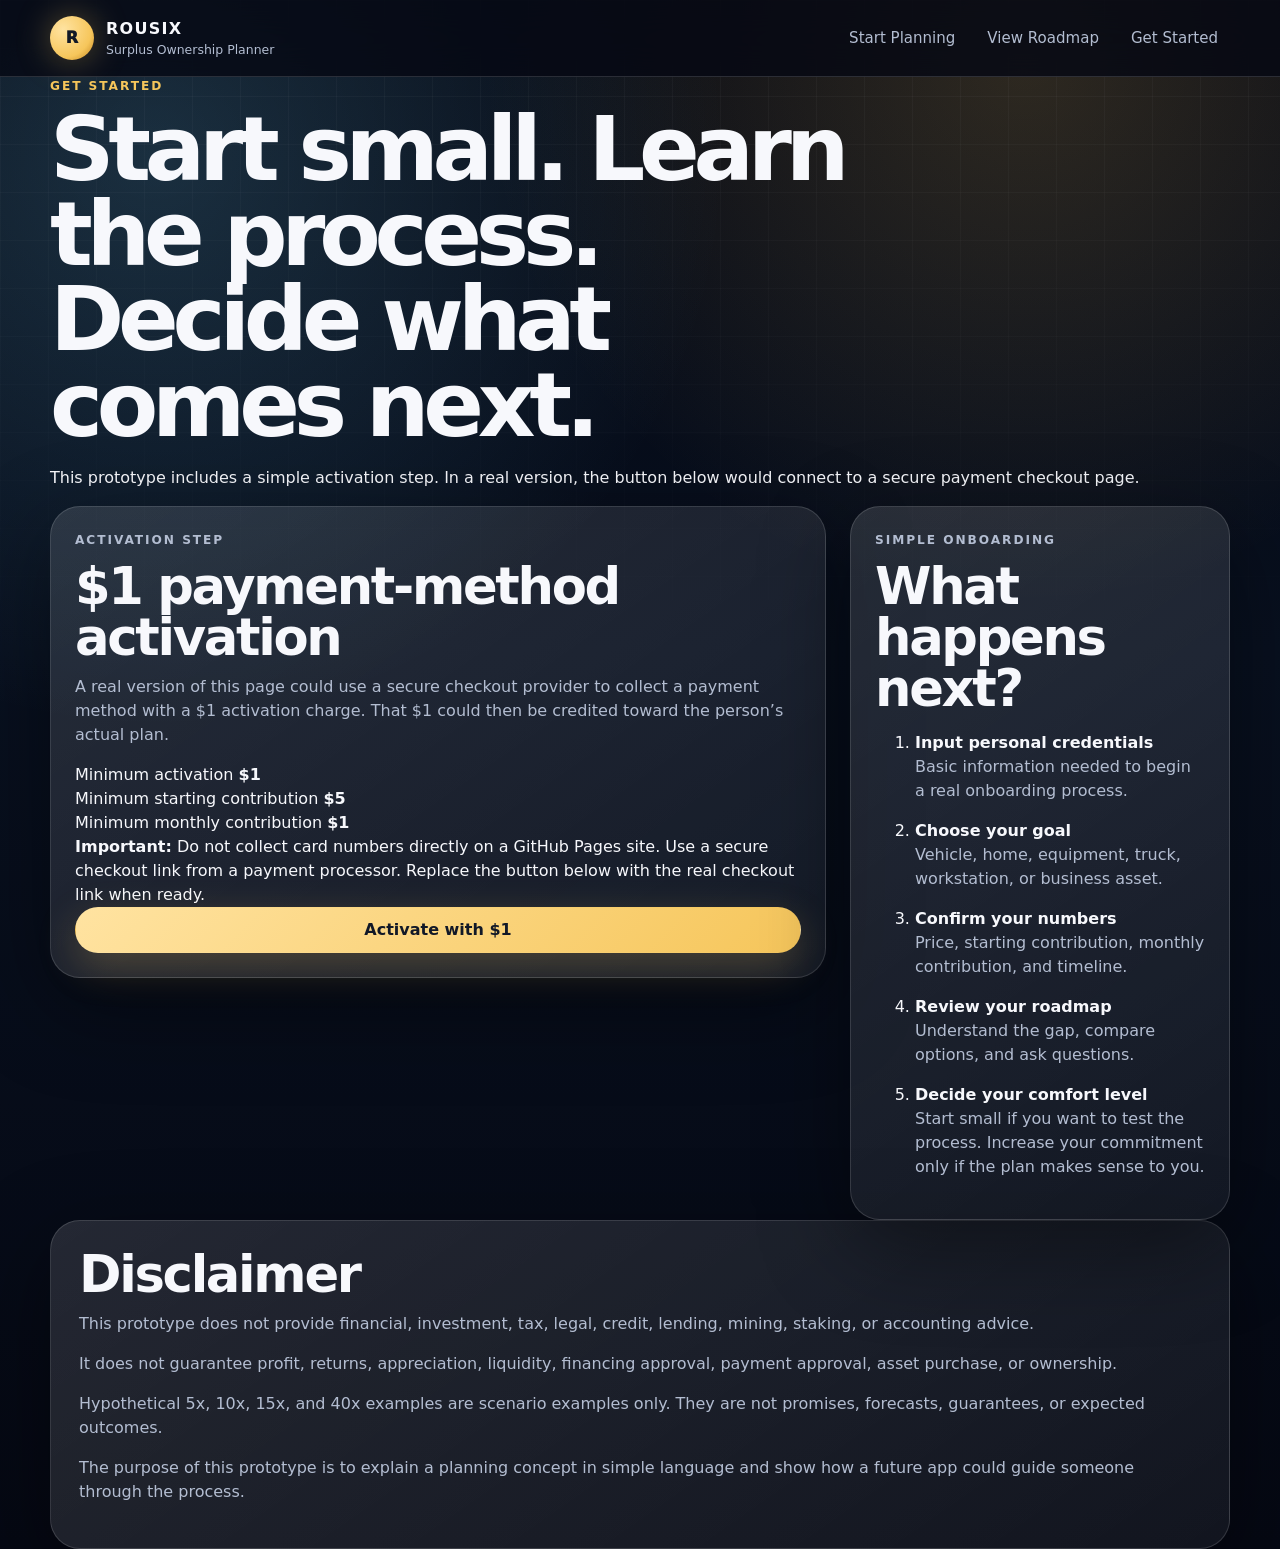
==== get-started.html @ 43a025f6 "Create get-started.html" ====
<!DOCTYPE html>
<html lang="en">
<head>
  <meta charset="UTF-8" />
  <meta name="viewport" content="width=device-width, initial-scale=1.0" />

  <title>Get Started | Rousix Surplus Ownership Planner</title>

  <link rel="stylesheet" href="styles.css" />
</head>

<body>
  <header class="site-header">
    <div class="shell header-inner">
      <a class="brand" href="index.html">
        <span class="brand-mark">R</span>
        <span class="brand-text">
          <strong>Rousix</strong>
          <small>Surplus Ownership Planner</small>
        </span>
      </a>

      <nav class="nav-links">
        <a href="planner.html">Start Planning</a>
        <a href="roadmap.html">View Roadmap</a>
        <a href="get-started.html">Get Started</a>
      </nav>
    </div>
  </header>

  <main>
    <section class="page-hero">
      <div class="shell">
        <p class="eyebrow">Get started</p>
        <h1>Start small. Learn the process. Decide what comes next.</h1>
        <p>
          This prototype includes a simple activation step. In a real version,
          the button below would connect to a secure payment checkout page.
        </p>
      </div>
    </section>

    <section class="section-block">
      <div class="shell start-grid">
        <section class="start-card">
          <p class="eyebrow">Activation step</p>
          <h2>$1 payment-method activation</h2>

          <p>
            A real version of this page could use a secure checkout provider to
            collect a payment method with a $1 activation charge. That $1 could
            then be credited toward the person’s actual plan.
          </p>

          <div class="minimum-list">
            <div>
              <span>Minimum activation</span>
              <strong>$1</strong>
            </div>

            <div>
              <span>Minimum starting contribution</span>
              <strong>$5</strong>
            </div>

            <div>
              <span>Minimum monthly contribution</span>
              <strong>$1</strong>
            </div>
          </div>

          <div class="important-card">
            <strong>Important:</strong>
            Do not collect card numbers directly on a GitHub Pages site. Use a
            secure checkout link from a payment processor. Replace the button
            below with the real checkout link when ready.
          </div>

          <a
            class="button button-primary full-button"
            href="#"
            onclick="alert('Replace this button with a secure checkout link when the payment account is ready.'); return false;"
          >
            Activate with $1
          </a>
        </section>

        <aside class="start-card">
          <p class="eyebrow">Simple onboarding</p>
          <h2>What happens next?</h2>

          <ol class="vertical-steps">
            <li>
              <strong>Input personal credentials</strong>
              <p>Basic information needed to begin a real onboarding process.</p>
            </li>

            <li>
              <strong>Choose your goal</strong>
              <p>Vehicle, home, equipment, truck, workstation, or business asset.</p>
            </li>

            <li>
              <strong>Confirm your numbers</strong>
              <p>Price, starting contribution, monthly contribution, and timeline.</p>
            </li>

            <li>
              <strong>Review your roadmap</strong>
              <p>Understand the gap, compare options, and ask questions.</p>
            </li>

            <li>
              <strong>Decide your comfort level</strong>
              <p>
                Start small if you want to test the process. Increase your
                commitment only if the plan makes sense to you.
              </p>
            </li>
          </ol>
        </aside>
      </div>
    </section>

    <section class="section-block">
      <div class="shell">
        <div class="disclaimer-card">
          <h2>Disclaimer</h2>

          <p>
            This prototype does not provide financial, investment, tax, legal,
            credit, lending, mining, staking, or accounting advice.
          </p>

          <p>
            It does not guarantee profit, returns, appreciation, liquidity,
            financing approval, payment approval, asset purchase, or ownership.
          </p>

          <p>
            Hypothetical 5x, 10x, 15x, and 40x examples are scenario examples
            only. They are not promises, forecasts, guarantees, or expected
            outcomes.
          </p>

          <p>
            The purpose of this prototype is to explain a planning concept in
            simple language and show how a future app could guide someone
            through the process.
          </p>
        </div>
      </div>
    </section>
  </main>
</body>
</html>
---- styles.css ----
:root {
  --bg: #050813;
  --bg-2: #08101f;
  --panel: rgba(255, 255, 255, 0.075);
  --panel-strong: rgba(255, 255, 255, 0.12);
  --text: #f7f8fc;
  --muted: #b3bdd1;
  --faint: #7c879d;
  --line: rgba(255, 255, 255, 0.14);
  --gold: #f6c65b;
  --gold-2: #ffe3a1;
  --blue: #78d9ff;
  --green: #8df5b6;
  --red: #ff9a9a;
  --shadow: 0 28px 90px rgba(0, 0, 0, 0.42);
  --radius-xl: 30px;
  --radius-lg: 22px;
  --radius-md: 16px;
  --radius-sm: 12px;
  --max: 1180px;
}

* {
  box-sizing: border-box;
}

html {
  scroll-behavior: smooth;
}

body {
  margin: 0;
  color: var(--text);
  background:
    radial-gradient(circle at 12% 10%, rgba(120, 217, 255, 0.18), transparent 32%),
    radial-gradient(circle at 80% 4%, rgba(246, 198, 91, 0.17), transparent 30%),
    linear-gradient(180deg, #050813 0%, #08101f 42%, #050813 100%);
  font-family:
    Inter,
    ui-sans-serif,
    system-ui,
    -apple-system,
    BlinkMacSystemFont,
    "Segoe UI",
    sans-serif;
  line-height: 1.5;
}

body::before {
  content: "";
  position: fixed;
  inset: 0;
  pointer-events: none;
  background-image:
    linear-gradient(rgba(255, 255, 255, 0.035) 1px, transparent 1px),
    linear-gradient(90deg, rgba(255, 255, 255, 0.035) 1px, transparent 1px);
  background-size: 48px 48px;
  mask-image: linear-gradient(to bottom, black, transparent 80%);
}

a {
  color: inherit;
  text-decoration: none;
}

button,
input,
select {
  font: inherit;
}

button {
  cursor: pointer;
}

.shell {
  width: min(var(--max), calc(100% - 36px));
  margin-inline: auto;
}

.site-header {
  position: sticky;
  top: 0;
  z-index: 20;
  backdrop-filter: blur(18px);
  background: rgba(5, 8, 19, 0.8);
  border-bottom: 1px solid var(--line);
}

.header-inner {
  min-height: 76px;
  display: flex;
  align-items: center;
  justify-content: space-between;
  gap: 22px;
}

.brand {
  display: inline-flex;
  align-items: center;
  gap: 12px;
}

.brand-mark {
  width: 44px;
  height: 44px;
  display: grid;
  place-items: center;
  border-radius: 50%;
  color: #111827;
  font-weight: 950;
  background:
    radial-gradient(circle at 30% 30%, var(--gold-2), var(--gold) 65%, #be7f1c);
  box-shadow: 0 0 34px rgba(246, 198, 91, 0.35);
}

.brand-text {
  display: grid;
}

.brand-text strong {
  font-size: 1rem;
  letter-spacing: 0.08em;
  text-transform: uppercase;
}

.brand-text small {
  color: var(--muted);
  font-size: 0.78rem;
}

.nav-links {
  display: flex;
  gap: 8px;
  align-items: center;
}

.nav-links a {
  padding: 10px 12px;
  color: var(--muted);
  border-radius: 999px;
  font-size: 0.94rem;
  transition: background 160ms ease, color 160ms ease;
}

.nav-links a:hover,
.nav-links a:focus {
  color: var(--text);
  background: rgba(255, 255, 255, 0.09);
}

.hero-section {
  padding: 82px 0 58px;
}

.hero-grid {
  display: grid;
  grid-template-columns: minmax(0, 1.08fr) minmax(320px, 0.92fr);
  gap: 34px;
  align-items: center;
}

.eyebrow,
.card-kicker {
  margin: 0 0 12px;
  color: var(--gold);
  text-transform: uppercase;
  letter-spacing: 0.16em;
  font-size: 0.76rem;
  font-weight: 850;
}

h1,
h2,
h3,
h4,
p {
  margin-top: 0;
}

h1 {
  max-width: 860px;
  margin-bottom: 18px;
  font-size: clamp(2.55rem, 7vw, 5.8rem);
  line-height: 0.95;
  letter-spacing: -0.07em;
}

h2 {
  margin-bottom: 12px;
  font-size: clamp(2rem, 4vw, 3.35rem);
  line-height: 1;
  letter-spacing: -0.045em;
}

h3 {
  margin-bottom: 10px;
  font-size: 1.2rem;
}

.hero-lede {
  max-width: 720px;
  color: var(--muted);
  font-size: 1.12rem;
}

.hero-actions,
.form-actions {
  display: flex;
  flex-wrap: wrap;
  gap: 12px;
  margin-top: 26px;
}

.button {
  min-height: 46px;
  display: inline-flex;
  align-items: center;
  justify-content: center;
  padding: 0 18px;
  border: 1px solid transparent;
  border-radius: 999px;
  font-weight: 850;
  transition:
    transform 160ms ease,
    background 160ms ease,
    border-color 160ms ease;
}

.button:hover,
.button:focus {
  transform: translateY(-1px);
}

.button-primary {
  color: #111827;
  background: linear-gradient(135deg, var(--gold-2), var(--gold));
  box-shadow: 0 14px 40px rgba(246, 198, 91, 0.24);
}

.button-secondary {
  color: var(--text);
  background: rgba(255, 255, 255, 0.08);
  border-color: var(--line);
}

.full-button {
  width: 100%;
}

.important-box,
.minimum-box {
  max-width: 760px;
  margin-top: 26px;
  padding: 16px 18px;
  color: var(--muted);
  border: 1px solid rgba(246, 198, 91, 0.28);
  border-radius: var(--radius-md);
  background: rgba(246, 198, 91, 0.07);
}

.important-box strong,
.minimum-box h4 {
  color: var(--text);
}

.hero-card,
.planner-card,
.results-card,
.disclaimer-card,
.start-card {
  border: 1px solid var(--line);
  background:
    linear-gradient(145deg, rgba(255, 255, 255, 0.12), rgba(255, 255, 255, 0.055));
  border-radius: var(--radius-xl);
  box-shadow: var(--shadow);
}

.hero-card {
  padding: 28px;
  position: relative;
  overflow: hidden;
}

.hero-card::before {
  content: "";
  position: absolute;
  width: 340px;
  height: 340px;
  top: -120px;
  right: -120px;
  border-radius: 50%;
  background: radial-gradient(circle, rgba(246, 198, 91, 0.25), transparent 68%);
}

.flow-list {
  position: relative;
  z-index: 1;
  display: grid;
  gap: 12px;
  padding: 0;
  margin: 0;
  list-style: none;
}

.flow-list li {
  display: grid;
  grid-template-columns: 46px 1fr;
  gap: 12px;
  padding: 16px;
  border: 1px solid var(--line);
  border-radius: var(--radius-md);
  background: rgba(3, 8, 20, 0.38);
}

.flow-list li span {
  width: 38px;
  height: 38px;
  display: grid;
  place-items: center;
  color: var(--blue);
  border-radius: 50%;
  background: rgba(120, 217, 255, 0.12);
  font-size: 0.78rem;
  font-weight: 950;
}

.flow-list li small {
  display: block;
  color: var(--muted);
}

.planner-section,
.compare-section,
.roadmap-section,
.start-section,
.concept-section,
.disclaimer-section {
  padding: 64px 0;
}

.section-heading {
  max-width: 820px;
  margin-bottom: 28px;
}

.section-heading p:not(.eyebrow) {
  color: var(--muted);
  font-size: 1.04rem;
}

.planner-grid {
  display: grid;
  grid-template-columns: minmax(320px, 0.82fr) minmax(0, 1.18fr);
  gap: 24px;
  align-items: start;
}

.planner-card,
.results-card {
  padding: 24px;
}

.planner-card {
  position: sticky;
  top: 98px;
}

.form-header {
  margin-bottom: 16px;
}

.form-header p {
  margin-bottom: 0;
  color: var(--muted);
}

.sample-row {
  display: grid;
  grid-template-columns: repeat(5, 1fr);
  gap: 8px;
  margin-bottom: 18px;
}

.sample-button {
  min-height: 38px;
  padding: 6px 10px;
  color: var(--text);
  border: 1px solid var(--line);
  border-radius: 999px;
  background: rgba(255, 255, 255, 0.06);
  font-size: 0.88rem;
  font-weight: 850;
}

.sample-button:hover,
.sample-button:focus {
  border-color: rgba(246, 198, 91, 0.35);
  background: rgba(246, 198, 91, 0.14);
}

.field-grid {
  display: grid;
  grid-template-columns: 1fr 1fr;
  gap: 12px;
}

.field {
  display: grid;
  gap: 7px;
  margin-bottom: 14px;
}

.field span {
  color: var(--muted);
  font-size: 0.88rem;
  font-weight: 850;
}

input,
select {
  width: 100%;
  min-height: 48px;
  padding: 0 13px;
  color: var(--text);
  outline: none;
  border: 1px solid var(--line);
  border-radius: var(--radius-sm);
  background: rgba(0, 0, 0, 0.26);
  transition:
    border-color 160ms ease,
    box-shadow 160ms ease,
    background 160ms ease;
}

select {
  color-scheme: dark;
}

input:focus,
select:focus {
  border-color: rgba(120, 217, 255, 0.72);
  box-shadow: 0 0 0 4px rgba(120, 217, 255, 0.14);
  background: rgba(0, 0, 0, 0.34);
}

.money-input {
  display: grid;
  grid-template-columns: 42px 1fr;
  align-items: center;
  overflow: hidden;
  border: 1px solid var(--line);
  border-radius: var(--radius-sm);
  background: rgba(0, 0, 0, 0.26);
}

.money-input span {
  height: 48px;
  display: grid;
  place-items: center;
  color: var(--gold);
  border-right: 1px solid var(--line);
  font-size: 1rem;
  font-weight: 950;
}

.money-input input {
  border: 0;
  border-radius: 0;
  background: transparent;
}

.toggle-card {
  margin: 4px 0 14px;
  padding: 16px;
  border: 1px solid var(--line);
  border-radius: var(--radius-md);
  background: rgba(255, 255, 255, 0.052);
}

.check-field {
  display: flex;
  gap: 10px;
  align-items: flex-start;
  font-weight: 850;
}

.check-field input {
  width: 18px;
  min-height: 18px;
  margin-top: 3px;
  accent-color: var(--gold);
}

.toggle-card p,
.minimum-box p {
  margin: 10px 0 0;
  color: var(--muted);
  font-size: 0.88rem;
}

.result-top {
  margin-bottom: 18px;
}

.result-top h3 {
  font-size: clamp(1.6rem, 3vw, 2.4rem);
  letter-spacing: -0.04em;
}

.result-top p:not(.eyebrow) {
  color: var(--muted);
}

.status-panel {
  margin-bottom: 12px;
  padding: 18px;
  border: 1px solid var(--line);
  border-radius: var(--radius-lg);
  background: rgba(255, 255, 255, 0.06);
}

.status-panel span {
  display: inline-flex;
  padding: 7px 10px;
  color: #07101f;
  border-radius: 999px;
  background: var(--green);
  font-size: 0.78rem;
  font-weight: 950;
  text-transform: uppercase;
  letter-spacing: 0.08em;
}

.status-panel.is-starter span {
  background: var(--gold);
}

.status-panel.is-gap span {
  color: #1d0c0c;
  background: var(--red);
}

.status-panel p {
  margin: 12px 0 0;
  color: var(--muted);
}

.meter-card {
  padding: 18px;
  margin-bottom: 18px;
  border: 1px solid var(--line);
  border-radius: var(--radius-lg);
  background: rgba(0, 0, 0, 0.2);
}

.meter-header {
  display: flex;
  justify-content: space-between;
  gap: 18px;
  margin-bottom: 10px;
  color: var(--muted);
  font-weight: 850;
}

.meter-header strong {
  color: var(--gold-2);
}

.meter-track {
  height: 14px;
  overflow: hidden;
  border-radius: 999px;
  background: rgba(255, 255, 255, 0.09);
}

.meter-fill {
  width: 0%;
  height: 100%;
  border-radius: inherit;
  background: linear-gradient(90deg, var(--blue), var(--gold));
  transition: width 260ms ease;
}

.meter-note {
  margin: 10px 0 0;
  color: var(--muted);
  font-size: 0.9rem;
}

.metric-grid {
  display: grid;
  grid-template-columns: repeat(2, 1fr);
  gap: 12px;
}

.metric-card,
.plain-card,
.option-card,
.roadmap-card,
.concept-card {
  border: 1px solid var(--line);
  border-radius: var(--radius-lg);
  background: rgba(255, 255, 255, 0.06);
}

.metric-card {
  padding: 18px;
}

.metric-card span {
  display: block;
  margin-bottom: 8px;
  color: var(--muted);
  font-size: 0.84rem;
  font-weight: 850;
}

.metric-card strong {
  display: block;
  font-size: clamp(1.35rem, 3vw, 2rem);
  letter-spacing: -0.045em;
}

.metric-card small {
  display: block;
  margin-top: 6px;
  color: var(--faint);
}

.plain-card {
  margin-top: 12px;
  padding: 18px;
}

.plain-card p {
  color: var(--muted);
  margin-bottom: 0;
}

.option-grid {
  display: grid;
  grid-template-columns: repeat(4, 1fr);
  gap: 14px;
}

.option-card {
  padding: 18px;
}

.option-card span {
  display: inline-flex;
  padding: 7px 10px;
  margin-bottom: 14px;
  border-radius: 999px;
  color: var(--blue);
  background: rgba(120, 217, 255, 0.1);
  font-size: 0.78rem;
  font-weight: 950;
}

.option-card strong {
  display: block;
  margin-bottom: 8px;
  font-size: 1.15rem;
}

.option-card p {
  color: var(--muted);
  margin-bottom: 0;
}

.roadmap-list {
  display: grid;
  gap: 14px;
}

.roadmap-card {
  display: grid;
  grid-template-columns: 150px 1fr;
  gap: 18px;
  padding: 20px;
}

.roadmap-time {
  color: var(--gold-2);
  font-weight: 950;
}

.roadmap-content h3 {
  margin-bottom: 8px;
}

.roadmap-content p {
  color: var(--muted);
  margin-bottom: 10px;
}

.roadmap-content p:last-child {
  margin-bottom: 0;
}

.start-grid {
  display: grid;
  grid-template-columns: minmax(0, 1fr) 380px;
  gap: 24px;
  align-items: start;
}

.start-grid p,
.simple-list {
  color: var(--muted);
}

.simple-list {
  padding-left: 20px;
}

.start-card {
  padding: 24px;
}

.start-card p {
  color: var(--muted);
}

.microcopy {
  margin: 12px 0 0;
  color: var(--faint);
  font-size: 0.88rem;
}

code {
  color: var(--gold-2);
}

.concept-grid {
  display: grid;
  grid-template-columns: repeat(4, 1fr);
  gap: 14px;
}

.concept-card {
  padding: 20px;
}

.concept-card span {
  width: 42px;
  height: 42px;
  display: inline-grid;
  place-items: center;
  margin-bottom: 18px;
  color: var(--blue);
  border-radius: 50%;
  background: rgba(120, 217, 255, 0.12);
  font-weight: 950;
}

.concept-card p {
  margin-bottom: 0;
  color: var(--muted);
}

.disclaimer-section {
  padding-bottom: 84px;
}

.disclaimer-card {
  padding: 28px;
}

.disclaimer-card p {
  color: var(--muted);
}

.site-footer {
  border-top: 1px solid var(--line);
  background: rgba(0, 0, 0, 0.26);
}

.footer-inner {
  display: flex;
  justify-content: space-between;
  gap: 18px;
  padding: 24px 0;
  color: var(--faint);
  font-size: 0.9rem;
}

.footer-inner p {
  margin: 0;
}

.toast {
  position: fixed;
  left: 50%;
  bottom: 24px;
  z-index: 40;
  padding: 12px 16px;
  color: #07101f;
  background: var(--green);
  border-radius: 999px;
  font-weight: 900;
  opacity: 0;
  pointer-events: none;
  transform: translate(-50%, 18px);
  transition:
    opacity 180ms ease,
    transform 180ms ease;
}

.toast.show {
  opacity: 1;
  transform: translate(-50%, 0);
}

@media (max-width: 1020px) {
  .hero-grid,
  .planner-grid,
  .start-grid {
    grid-template-columns: 1fr;
  }

  .planner-card {
    position: static;
  }

  .option-grid,
  .concept-grid {
    grid-template-columns: repeat(2, 1fr);
  }

  .nav-links {
    display: none;
  }
}

@media (max-width: 720px) {
  .shell {
    width: min(100% - 24px, var(--max));
  }

  .hero-section {
    padding-top: 48px;
  }

  .planner-section,
  .compare-section,
  .roadmap-section,
  .start-section,
  .concept-section,
  .disclaimer-section {
    padding: 46px 0;
  }

  .field-grid,
  .metric-grid,
  .sample-row,
  .option-grid,
  .concept-grid {
    grid-template-columns: 1fr;
  }

  .roadmap-card {
    grid-template-columns: 1fr;
  }

  .header-inner {
    min-height: 68px;
  }

  .brand-text small {
    display: none;
  }

  .planner-card,
  .results-card,
  .disclaimer-card,
  .start-card,
  .hero-card {
    padding: 18px;
    border-radius: 22px;
  }

  h1 {
    letter-spacing: -0.055em;
  }
}

@media print {
  body {
    color: #111827;
    background: #ffffff;
  }

  body::before,
  .site-header,
  .hero-section,
  .planner-card,
  .start-section,
  .site-footer,
  .toast {
    display: none !important;
  }

  .planner-section,
  .compare-section,
  .roadmap-section,
  .concept-section,
  .disclaimer-section {
    padding: 0;
  }

  .shell {
    width: 100%;
  }

  .planner-grid {
    display: block;
  }

  .results-card,
  .metric-card,
  .plain-card,
  .option-card,
  .roadmap-card,
  .concept-card,
  .disclaimer-card,
  .status-panel {
    box-shadow: none;
    color: #111827;
    background: #ffffff;
    border-color: #d5d8df;
  }

  .results-card {
    border: 0;
  }

  .eyebrow,
  .meter-header strong,
  .roadmap-time {
    color: #8a6500;
  }

  .metric-card span,
  .metric-card small,
  .result-top p,
  .status-panel p,
  .plain-card p,
  .option-card p,
  .roadmap-content p,
  .concept-card p,
  .disclaimer-card p {
    color: #374151;
  }

  .meter-fill {
    background: #111827;
  }
}
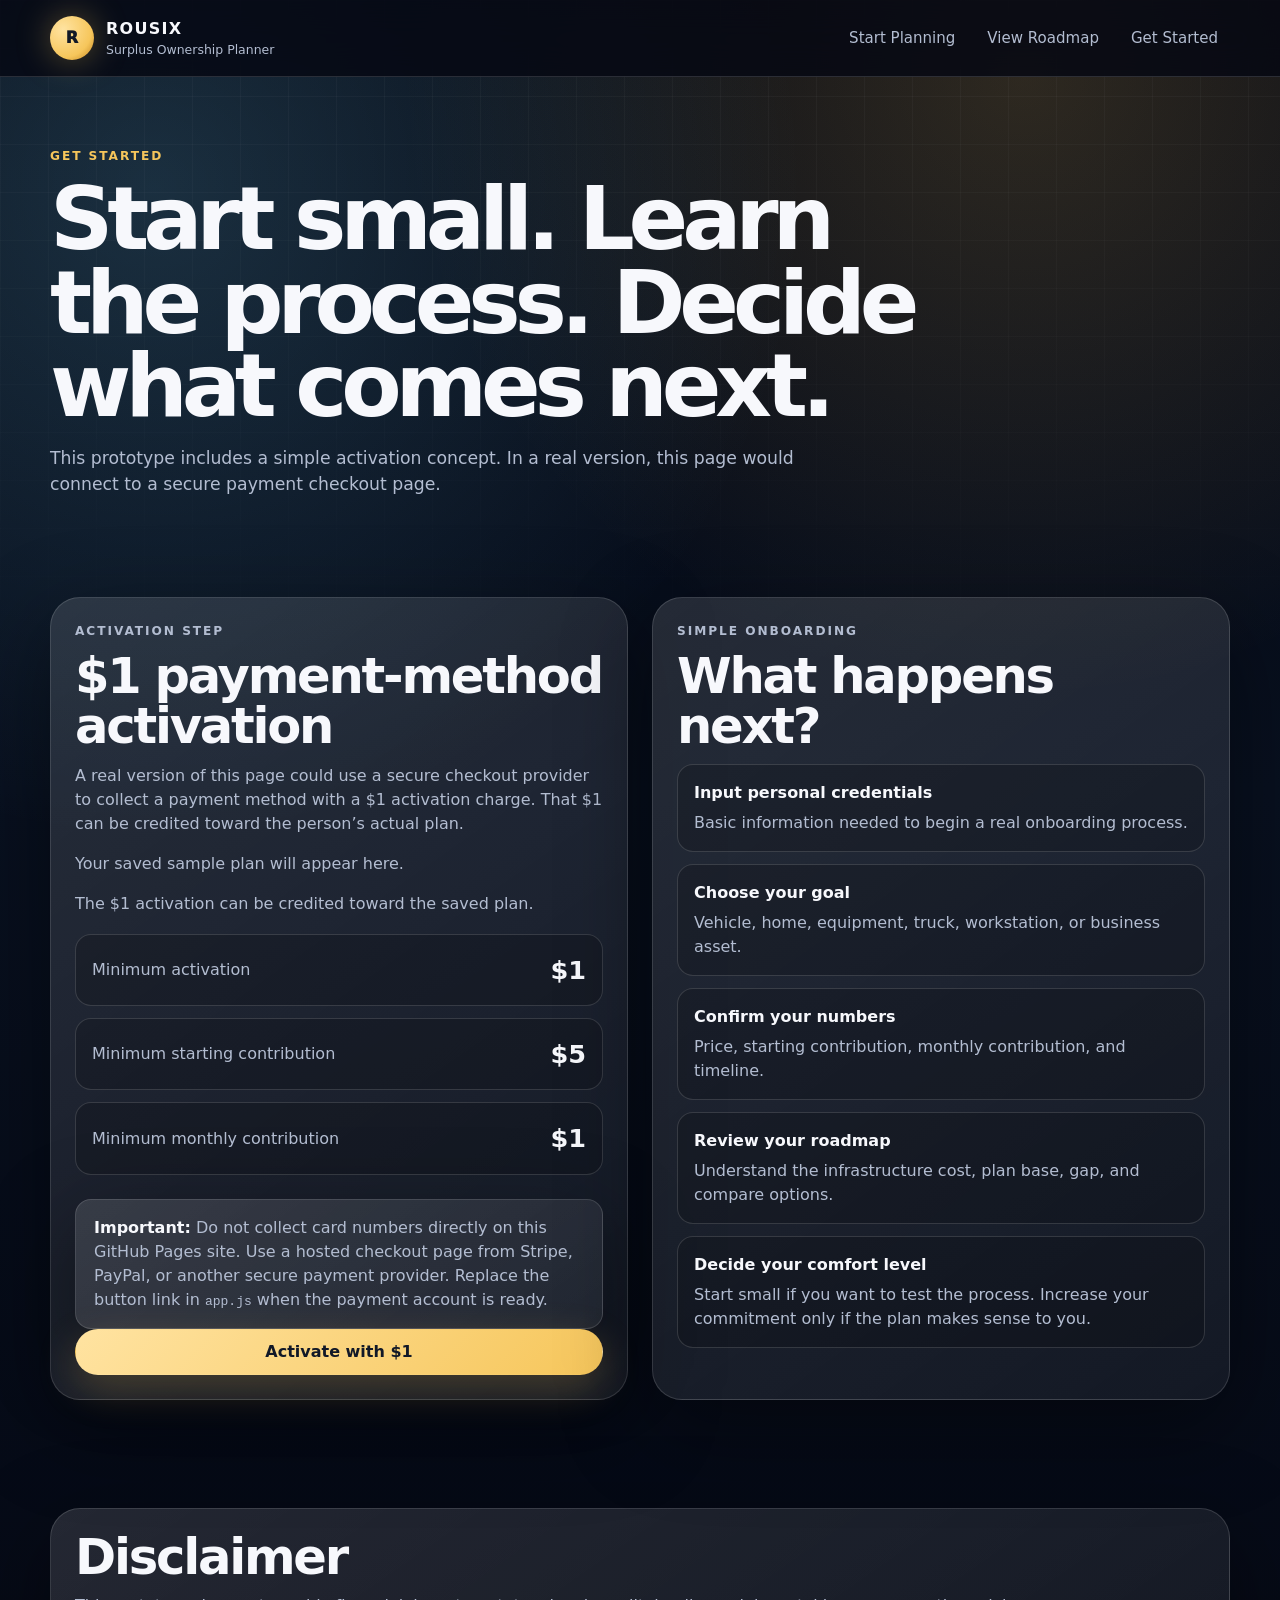
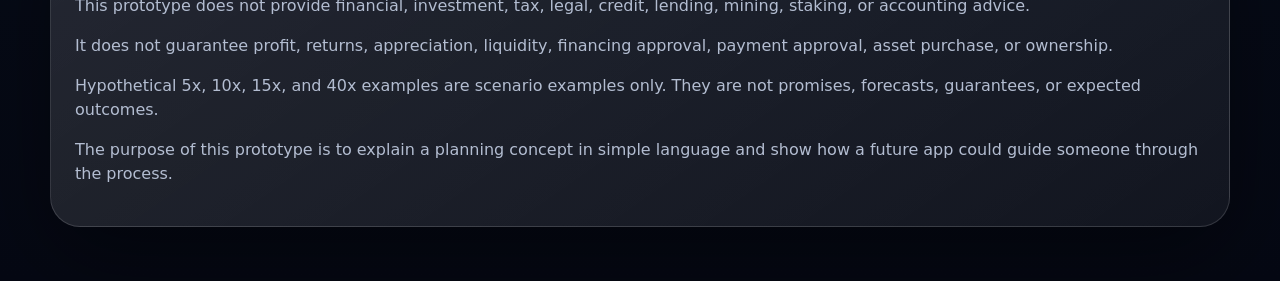
==== commit 97f3ed06: "Update get-started.html" ====
--- a/get-started.html
+++ b/get-started.html
@@ -20,7 +20,7 @@
         </span>
       </a>
 
-      <nav class="nav-links">
+      <nav class="nav-links" aria-label="Primary navigation">
         <a href="planner.html">Start Planning</a>
         <a href="roadmap.html">View Roadmap</a>
         <a href="get-started.html">Get Started</a>
@@ -32,10 +32,12 @@
     <section class="page-hero">
       <div class="shell">
         <p class="eyebrow">Get started</p>
+
         <h1>Start small. Learn the process. Decide what comes next.</h1>
+
         <p>
-          This prototype includes a simple activation step. In a real version,
-          the button below would connect to a secure payment checkout page.
+          This prototype includes a simple activation concept. In a real version,
+          this page would connect to a secure payment checkout page.
         </p>
       </div>
     </section>
@@ -44,12 +46,19 @@
       <div class="shell start-grid">
         <section class="start-card">
           <p class="eyebrow">Activation step</p>
+
           <h2>$1 payment-method activation</h2>
 
           <p>
             A real version of this page could use a secure checkout provider to
-            collect a payment method with a $1 activation charge. That $1 could
-            then be credited toward the person’s actual plan.
+            collect a payment method with a $1 activation charge. That $1 can be
+            credited toward the person’s actual plan.
+          </p>
+
+          <p id="activationPlanSummary">Your saved sample plan will appear here.</p>
+
+          <p id="activationCreditText">
+            The $1 activation can be credited toward the saved plan.
           </p>
 
           <div class="minimum-list">
@@ -71,22 +80,20 @@
 
           <div class="important-card">
             <strong>Important:</strong>
-            Do not collect card numbers directly on a GitHub Pages site. Use a
-            secure checkout link from a payment processor. Replace the button
-            below with the real checkout link when ready.
+            Do not collect card numbers directly on this GitHub Pages site. Use
+            a hosted checkout page from Stripe, PayPal, or another secure payment
+            provider. Replace the button link in <code>app.js</code> when the
+            payment account is ready.
           </div>
 
-          <a
-            class="button button-primary full-button"
-            href="#"
-            onclick="alert('Replace this button with a secure checkout link when the payment account is ready.'); return false;"
-          >
+          <a id="activationButton" class="button button-primary full-button" href="#">
             Activate with $1
           </a>
         </section>
 
         <aside class="start-card">
           <p class="eyebrow">Simple onboarding</p>
+
           <h2>What happens next?</h2>
 
           <ol class="vertical-steps">
@@ -107,7 +114,10 @@
 
             <li>
               <strong>Review your roadmap</strong>
-              <p>Understand the gap, compare options, and ask questions.</p>
+              <p>
+                Understand the infrastructure cost, plan base, gap, and compare
+                options.
+              </p>
             </li>
 
             <li>
@@ -145,12 +155,14 @@
 
           <p>
             The purpose of this prototype is to explain a planning concept in
-            simple language and show how a future app could guide someone
-            through the process.
+            simple language and show how a future app could guide someone through
+            the process.
           </p>
         </div>
       </div>
     </section>
   </main>
+
+  <script src="app.js"></script>
 </body>
 </html>
--- a/styles.css
+++ b/styles.css
@@ -5,7 +5,7 @@
   --panel-strong: rgba(255, 255, 255, 0.12);
   --text: #f7f8fc;
   --muted: #b3bdd1;
-  --faint: #7c879d;
+  --faint: #78849c;
   --line: rgba(255, 255, 255, 0.14);
   --gold: #f6c65b;
   --gold-2: #ffe3a1;
@@ -83,7 +83,7 @@
   top: 0;
   z-index: 20;
   backdrop-filter: blur(18px);
-  background: rgba(5, 8, 19, 0.8);
+  background: rgba(5, 8, 19, 0.82);
   border-bottom: 1px solid var(--line);
 }
 
@@ -106,8 +106,8 @@
   height: 44px;
   display: grid;
   place-items: center;
+  color: #111827;
   border-radius: 50%;
-  color: #111827;
   font-weight: 950;
   background:
     radial-gradient(circle at 30% 30%, var(--gold-2), var(--gold) 65%, #be7f1c);
@@ -140,7 +140,6 @@
   color: var(--muted);
   border-radius: 999px;
   font-size: 0.94rem;
-  transition: background 160ms ease, color 160ms ease;
 }
 
 .nav-links a:hover,
@@ -155,13 +154,22 @@
 
 .hero-grid {
   display: grid;
-  grid-template-columns: minmax(0, 1.08fr) minmax(320px, 0.92fr);
+  grid-template-columns: minmax(0, 1.05fr) minmax(320px, 0.95fr);
   gap: 34px;
   align-items: center;
 }
 
-.eyebrow,
-.card-kicker {
+.page-hero {
+  padding: 70px 0 28px;
+}
+
+.page-hero p:not(.eyebrow) {
+  max-width: 780px;
+  color: var(--muted);
+  font-size: 1.08rem;
+}
+
+.eyebrow {
   margin: 0 0 12px;
   color: var(--gold);
   text-transform: uppercase;
@@ -173,39 +181,39 @@
 h1,
 h2,
 h3,
-h4,
 p {
   margin-top: 0;
 }
 
 h1 {
-  max-width: 860px;
+  max-width: 900px;
   margin-bottom: 18px;
-  font-size: clamp(2.55rem, 7vw, 5.8rem);
+  font-size: clamp(2.5rem, 7vw, 5.5rem);
   line-height: 0.95;
   letter-spacing: -0.07em;
 }
 
 h2 {
   margin-bottom: 12px;
-  font-size: clamp(2rem, 4vw, 3.35rem);
+  font-size: clamp(1.8rem, 4vw, 3.1rem);
   line-height: 1;
   letter-spacing: -0.045em;
 }
 
 h3 {
   margin-bottom: 10px;
-  font-size: 1.2rem;
+  font-size: 1.16rem;
 }
 
 .hero-lede {
-  max-width: 720px;
+  max-width: 740px;
   color: var(--muted);
   font-size: 1.12rem;
 }
 
 .hero-actions,
-.form-actions {
+.form-actions,
+.button-row {
   display: flex;
   flex-wrap: wrap;
   gap: 12px;
@@ -248,27 +256,20 @@
   width: 100%;
 }
 
-.important-box,
-.minimum-box {
-  max-width: 760px;
-  margin-top: 26px;
-  padding: 16px 18px;
-  color: var(--muted);
-  border: 1px solid rgba(246, 198, 91, 0.28);
-  border-radius: var(--radius-md);
-  background: rgba(246, 198, 91, 0.07);
-}
-
-.important-box strong,
-.minimum-box h4 {
-  color: var(--text);
-}
-
-.hero-card,
+.important-card,
+.path-card,
 .planner-card,
 .results-card,
+.concept-card,
+.cta-panel,
+.summary-sidebar,
+.stage-card,
+.explanation-panel,
+.start-card,
 .disclaimer-card,
-.start-card {
+.scenario-panel,
+.scenario-card,
+.minimum-box {
   border: 1px solid var(--line);
   background:
     linear-gradient(145deg, rgba(255, 255, 255, 0.12), rgba(255, 255, 255, 0.055));
@@ -276,26 +277,36 @@
   box-shadow: var(--shadow);
 }
 
-.hero-card {
+.important-card {
+  max-width: 780px;
+  margin: 24px 0 0;
+  padding: 16px 18px;
+  color: var(--muted);
+  border-radius: var(--radius-md);
+}
+
+.important-card strong {
+  color: var(--text);
+}
+
+.path-card {
   padding: 28px;
-  position: relative;
-  overflow: hidden;
-}
-
-.hero-card::before {
-  content: "";
-  position: absolute;
-  width: 340px;
-  height: 340px;
-  top: -120px;
-  right: -120px;
-  border-radius: 50%;
-  background: radial-gradient(circle, rgba(246, 198, 91, 0.25), transparent 68%);
-}
-
-.flow-list {
-  position: relative;
-  z-index: 1;
+}
+
+.path-label {
+  display: inline-flex;
+  margin-bottom: 18px;
+  padding: 8px 12px;
+  color: var(--gold-2);
+  border: 1px solid rgba(246, 198, 91, 0.3);
+  border-radius: 999px;
+  background: rgba(246, 198, 91, 0.08);
+  font-size: 0.84rem;
+  font-weight: 850;
+}
+
+.simple-flow,
+.vertical-steps {
   display: grid;
   gap: 12px;
   padding: 0;
@@ -303,7 +314,7 @@
   list-style: none;
 }
 
-.flow-list li {
+.simple-flow li {
   display: grid;
   grid-template-columns: 46px 1fr;
   gap: 12px;
@@ -313,7 +324,9 @@
   background: rgba(3, 8, 20, 0.38);
 }
 
-.flow-list li span {
+.simple-flow li span,
+.concept-card span,
+.stage-number {
   width: 38px;
   height: 38px;
   display: grid;
@@ -321,22 +334,26 @@
   color: var(--blue);
   border-radius: 50%;
   background: rgba(120, 217, 255, 0.12);
-  font-size: 0.78rem;
   font-weight: 950;
 }
 
-.flow-list li small {
-  display: block;
-  color: var(--muted);
-}
-
+.simple-flow p,
+.concept-card p,
+.stage-card p,
+.start-card p,
+.disclaimer-card p,
+.explanation-panel p {
+  color: var(--muted);
+}
+
+.simple-flow p {
+  margin: 4px 0 0;
+}
+
+.section-block,
 .planner-section,
-.compare-section,
-.roadmap-section,
-.start-section,
-.concept-section,
-.disclaimer-section {
-  padding: 64px 0;
+.roadmap-section {
+  padding: 54px 0;
 }
 
 .section-heading {
@@ -349,6 +366,34 @@
   font-size: 1.04rem;
 }
 
+.concept-grid {
+  display: grid;
+  grid-template-columns: repeat(4, 1fr);
+  gap: 14px;
+}
+
+.concept-card {
+  padding: 20px;
+  border-radius: var(--radius-lg);
+}
+
+.concept-card span {
+  margin-bottom: 18px;
+}
+
+.cta-panel {
+  display: flex;
+  justify-content: space-between;
+  align-items: center;
+  gap: 22px;
+  padding: 28px;
+}
+
+.cta-panel p {
+  max-width: 650px;
+  color: var(--muted);
+}
+
 .planner-grid {
   display: grid;
   grid-template-columns: minmax(320px, 0.82fr) minmax(0, 1.18fr);
@@ -357,7 +402,11 @@
 }
 
 .planner-card,
-.results-card {
+.results-card,
+.summary-sidebar,
+.explanation-panel,
+.start-card,
+.disclaimer-card {
   padding: 24px;
 }
 
@@ -366,18 +415,13 @@
   top: 98px;
 }
 
-.form-header {
-  margin-bottom: 16px;
-}
-
 .form-header p {
-  margin-bottom: 0;
   color: var(--muted);
 }
 
 .sample-row {
   display: grid;
-  grid-template-columns: repeat(5, 1fr);
+  grid-template-columns: repeat(4, 1fr);
   gap: 8px;
   margin-bottom: 18px;
 }
@@ -427,10 +471,6 @@
   border: 1px solid var(--line);
   border-radius: var(--radius-sm);
   background: rgba(0, 0, 0, 0.26);
-  transition:
-    border-color 160ms ease,
-    box-shadow 160ms ease,
-    background 160ms ease;
 }
 
 select {
@@ -441,13 +481,11 @@
 select:focus {
   border-color: rgba(120, 217, 255, 0.72);
   box-shadow: 0 0 0 4px rgba(120, 217, 255, 0.14);
-  background: rgba(0, 0, 0, 0.34);
 }
 
 .money-input {
   display: grid;
   grid-template-columns: 42px 1fr;
-  align-items: center;
   overflow: hidden;
   border: 1px solid var(--line);
   border-radius: var(--radius-sm);
@@ -460,7 +498,6 @@
   place-items: center;
   color: var(--gold);
   border-right: 1px solid var(--line);
-  font-size: 1rem;
   font-weight: 950;
 }
 
@@ -470,142 +507,30 @@
   background: transparent;
 }
 
-.toggle-card {
-  margin: 4px 0 14px;
+.minimum-box {
+  margin-top: 6px;
   padding: 16px;
-  border: 1px solid var(--line);
   border-radius: var(--radius-md);
-  background: rgba(255, 255, 255, 0.052);
-}
-
-.check-field {
-  display: flex;
-  gap: 10px;
-  align-items: flex-start;
-  font-weight: 850;
-}
-
-.check-field input {
-  width: 18px;
-  min-height: 18px;
-  margin-top: 3px;
-  accent-color: var(--gold);
-}
-
-.toggle-card p,
+}
+
 .minimum-box p {
-  margin: 10px 0 0;
-  color: var(--muted);
-  font-size: 0.88rem;
-}
-
-.result-top {
-  margin-bottom: 18px;
-}
-
-.result-top h3 {
-  font-size: clamp(1.6rem, 3vw, 2.4rem);
-  letter-spacing: -0.04em;
-}
-
-.result-top p:not(.eyebrow) {
-  color: var(--muted);
-}
-
-.status-panel {
-  margin-bottom: 12px;
+  margin-bottom: 0;
+  color: var(--muted);
+  font-size: 0.92rem;
+}
+
+.metric-grid {
+  display: grid;
+  grid-template-columns: repeat(2, 1fr);
+  gap: 12px;
+  margin: 18px 0;
+}
+
+.metric-card {
   padding: 18px;
   border: 1px solid var(--line);
   border-radius: var(--radius-lg);
   background: rgba(255, 255, 255, 0.06);
-}
-
-.status-panel span {
-  display: inline-flex;
-  padding: 7px 10px;
-  color: #07101f;
-  border-radius: 999px;
-  background: var(--green);
-  font-size: 0.78rem;
-  font-weight: 950;
-  text-transform: uppercase;
-  letter-spacing: 0.08em;
-}
-
-.status-panel.is-starter span {
-  background: var(--gold);
-}
-
-.status-panel.is-gap span {
-  color: #1d0c0c;
-  background: var(--red);
-}
-
-.status-panel p {
-  margin: 12px 0 0;
-  color: var(--muted);
-}
-
-.meter-card {
-  padding: 18px;
-  margin-bottom: 18px;
-  border: 1px solid var(--line);
-  border-radius: var(--radius-lg);
-  background: rgba(0, 0, 0, 0.2);
-}
-
-.meter-header {
-  display: flex;
-  justify-content: space-between;
-  gap: 18px;
-  margin-bottom: 10px;
-  color: var(--muted);
-  font-weight: 850;
-}
-
-.meter-header strong {
-  color: var(--gold-2);
-}
-
-.meter-track {
-  height: 14px;
-  overflow: hidden;
-  border-radius: 999px;
-  background: rgba(255, 255, 255, 0.09);
-}
-
-.meter-fill {
-  width: 0%;
-  height: 100%;
-  border-radius: inherit;
-  background: linear-gradient(90deg, var(--blue), var(--gold));
-  transition: width 260ms ease;
-}
-
-.meter-note {
-  margin: 10px 0 0;
-  color: var(--muted);
-  font-size: 0.9rem;
-}
-
-.metric-grid {
-  display: grid;
-  grid-template-columns: repeat(2, 1fr);
-  gap: 12px;
-}
-
-.metric-card,
-.plain-card,
-.option-card,
-.roadmap-card,
-.concept-card {
-  border: 1px solid var(--line);
-  border-radius: var(--radius-lg);
-  background: rgba(255, 255, 255, 0.06);
-}
-
-.metric-card {
-  padding: 18px;
 }
 
 .metric-card span {
@@ -628,149 +553,140 @@
   color: var(--faint);
 }
 
-.plain-card {
+.scenario-panel,
+.scenario-card {
+  padding: 18px;
+  border-radius: var(--radius-lg);
   margin-top: 12px;
-  padding: 18px;
-}
-
-.plain-card p {
-  color: var(--muted);
-  margin-bottom: 0;
-}
-
-.option-grid {
-  display: grid;
-  grid-template-columns: repeat(4, 1fr);
-  gap: 14px;
-}
-
-.option-card {
-  padding: 18px;
-}
-
-.option-card span {
-  display: inline-flex;
-  padding: 7px 10px;
-  margin-bottom: 14px;
-  border-radius: 999px;
-  color: var(--blue);
-  background: rgba(120, 217, 255, 0.1);
-  font-size: 0.78rem;
-  font-weight: 950;
-}
-
-.option-card strong {
-  display: block;
-  margin-bottom: 8px;
-  font-size: 1.15rem;
-}
-
-.option-card p {
-  color: var(--muted);
-  margin-bottom: 0;
-}
-
-.roadmap-list {
-  display: grid;
-  gap: 14px;
-}
-
-.roadmap-card {
-  display: grid;
-  grid-template-columns: 150px 1fr;
-  gap: 18px;
-  padding: 20px;
-}
-
-.roadmap-time {
-  color: var(--gold-2);
-  font-weight: 950;
-}
-
-.roadmap-content h3 {
-  margin-bottom: 8px;
-}
-
-.roadmap-content p {
-  color: var(--muted);
-  margin-bottom: 10px;
-}
-
-.roadmap-content p:last-child {
-  margin-bottom: 0;
-}
-
-.start-grid {
-  display: grid;
-  grid-template-columns: minmax(0, 1fr) 380px;
+  box-shadow: none;
+}
+
+.scenario-grid {
+  display: grid;
+  grid-template-columns: 1fr 1fr;
+  gap: 12px;
+}
+
+.scenario-card p,
+.scenario-panel p {
+  color: var(--muted);
+}
+
+.roadmap-layout {
+  display: grid;
+  grid-template-columns: 340px minmax(0, 1fr);
   gap: 24px;
   align-items: start;
 }
 
-.start-grid p,
-.simple-list {
-  color: var(--muted);
-}
-
-.simple-list {
-  padding-left: 20px;
-}
-
-.start-card {
-  padding: 24px;
-}
-
-.start-card p {
-  color: var(--muted);
-}
-
-.microcopy {
-  margin: 12px 0 0;
-  color: var(--faint);
-  font-size: 0.88rem;
-}
-
-code {
+.summary-sidebar {
+  position: sticky;
+  top: 98px;
+}
+
+.mini-metrics {
+  display: grid;
+  gap: 10px;
+  margin: 18px 0;
+}
+
+.mini-metrics div {
+  display: flex;
+  justify-content: space-between;
+  gap: 16px;
+  padding: 13px 0;
+  border-bottom: 1px solid var(--line);
+}
+
+.mini-metrics span {
+  color: var(--muted);
+}
+
+.stage-stack {
+  display: grid;
+  gap: 14px;
+}
+
+.stage-card {
+  position: relative;
+  padding: 22px 22px 22px 76px;
+  border-radius: var(--radius-lg);
+}
+
+.stage-number {
+  position: absolute;
+  left: 22px;
+  top: 22px;
+}
+
+.explanation-panel {
+  margin-top: 18px;
+}
+
+.layman-text {
+  display: grid;
+  gap: 14px;
+}
+
+.layman-text article {
+  padding: 16px;
+  border: 1px solid var(--line);
+  border-radius: var(--radius-md);
+  background: rgba(0, 0, 0, 0.18);
+}
+
+.layman-text h3 {
   color: var(--gold-2);
 }
 
-.concept-grid {
-  display: grid;
-  grid-template-columns: repeat(4, 1fr);
-  gap: 14px;
-}
-
-.concept-card {
-  padding: 20px;
-}
-
-.concept-card span {
-  width: 42px;
-  height: 42px;
-  display: inline-grid;
-  place-items: center;
-  margin-bottom: 18px;
-  color: var(--blue);
-  border-radius: 50%;
-  background: rgba(120, 217, 255, 0.12);
-  font-weight: 950;
-}
-
-.concept-card p {
-  margin-bottom: 0;
-  color: var(--muted);
-}
-
-.disclaimer-section {
-  padding-bottom: 84px;
-}
-
-.disclaimer-card {
-  padding: 28px;
-}
-
-.disclaimer-card p {
-  color: var(--muted);
+.network-note {
+  margin-top: 18px;
+  padding: 18px;
+  border: 1px solid var(--line);
+  border-radius: var(--radius-lg);
+  background: rgba(255, 255, 255, 0.055);
+}
+
+.start-grid {
+  display: grid;
+  grid-template-columns: 1fr 1fr;
+  gap: 24px;
+}
+
+.minimum-list {
+  display: grid;
+  gap: 12px;
+  margin: 18px 0;
+}
+
+.minimum-list div {
+  display: flex;
+  align-items: center;
+  justify-content: space-between;
+  gap: 16px;
+  padding: 16px;
+  border: 1px solid var(--line);
+  border-radius: var(--radius-md);
+  background: rgba(0, 0, 0, 0.18);
+}
+
+.minimum-list span {
+  color: var(--muted);
+}
+
+.minimum-list strong {
+  font-size: 1.6rem;
+}
+
+.vertical-steps li {
+  padding: 16px;
+  border: 1px solid var(--line);
+  border-radius: var(--radius-md);
+  background: rgba(0, 0, 0, 0.18);
+}
+
+.vertical-steps p {
+  margin: 6px 0 0;
 }
 
 .site-footer {
@@ -814,18 +730,19 @@
   transform: translate(-50%, 0);
 }
 
-@media (max-width: 1020px) {
+@media (max-width: 980px) {
   .hero-grid,
   .planner-grid,
+  .roadmap-layout,
   .start-grid {
     grid-template-columns: 1fr;
   }
 
-  .planner-card {
+  .planner-card,
+  .summary-sidebar {
     position: static;
   }
 
-  .option-grid,
   .concept-grid {
     grid-template-columns: repeat(2, 1fr);
   }
@@ -844,42 +761,25 @@
     padding-top: 48px;
   }
 
-  .planner-section,
-  .compare-section,
-  .roadmap-section,
-  .start-section,
-  .concept-section,
-  .disclaimer-section {
-    padding: 46px 0;
-  }
-
   .field-grid,
   .metric-grid,
   .sample-row,
-  .option-grid,
+  .scenario-grid,
   .concept-grid {
     grid-template-columns: 1fr;
   }
 
-  .roadmap-card {
-    grid-template-columns: 1fr;
-  }
-
-  .header-inner {
-    min-height: 68px;
+  .cta-panel {
+    display: grid;
   }
 
   .brand-text small {
     display: none;
   }
 
-  .planner-card,
-  .results-card,
-  .disclaimer-card,
-  .start-card,
-  .hero-card {
-    padding: 18px;
-    border-radius: 22px;
+  .stage-card {
+    padding-left: 22px;
+    padding-top: 72px;
   }
 
   h1 {
@@ -895,67 +795,29 @@
 
   body::before,
   .site-header,
-  .hero-section,
   .planner-card,
-  .start-section,
   .site-footer,
-  .toast {
+  .toast,
+  .button-row,
+  .form-actions {
     display: none !important;
   }
 
-  .planner-section,
-  .compare-section,
-  .roadmap-section,
-  .concept-section,
-  .disclaimer-section {
-    padding: 0;
-  }
-
-  .shell {
-    width: 100%;
-  }
-
-  .planner-grid {
-    display: block;
-  }
-
   .results-card,
-  .metric-card,
-  .plain-card,
-  .option-card,
-  .roadmap-card,
-  .concept-card,
+  .summary-sidebar,
+  .stage-card,
+  .explanation-panel,
   .disclaimer-card,
-  .status-panel {
-    box-shadow: none;
+  .metric-card {
     color: #111827;
     background: #ffffff;
+    box-shadow: none;
     border-color: #d5d8df;
   }
 
-  .results-card {
-    border: 0;
-  }
-
-  .eyebrow,
-  .meter-header strong,
-  .roadmap-time {
-    color: #8a6500;
-  }
-
-  .metric-card span,
+  p,
   .metric-card small,
-  .result-top p,
-  .status-panel p,
-  .plain-card p,
-  .option-card p,
-  .roadmap-content p,
-  .concept-card p,
-  .disclaimer-card p {
-    color: #374151;
-  }
-
-  .meter-fill {
-    background: #111827;
-  }
-}
+  .metric-card span {
+    color: #374151 !important;
+  }
+}
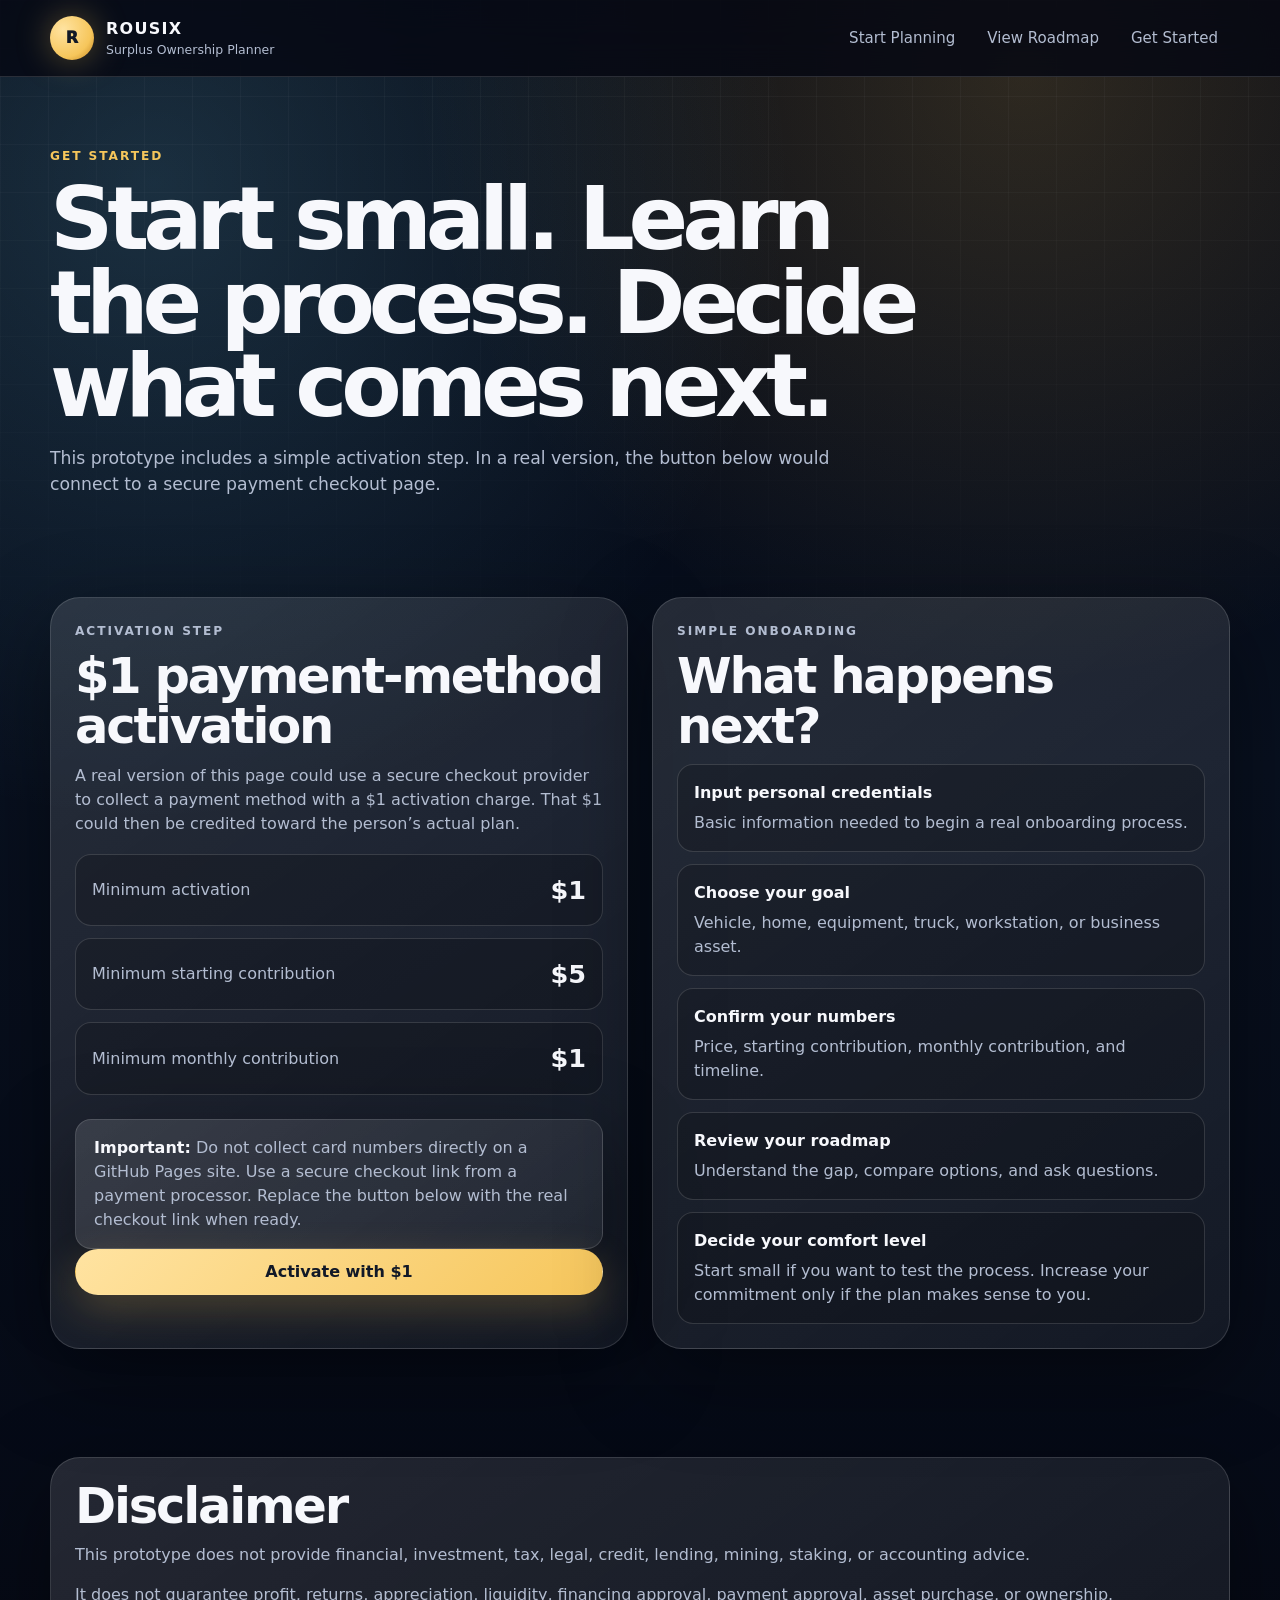
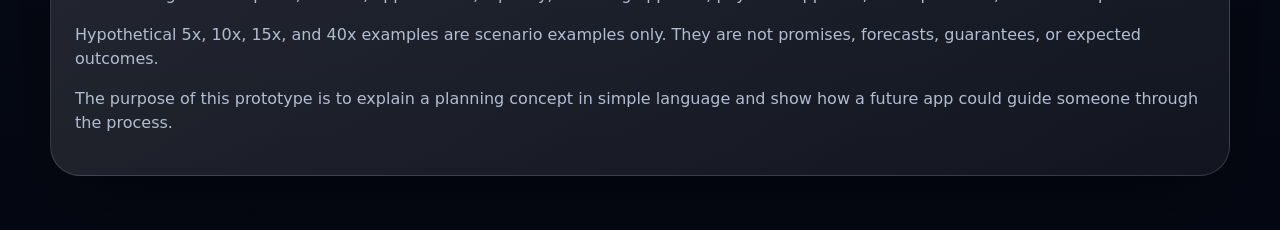
==== commit 855229d8: "Update get-started.html" ====
--- a/get-started.html
+++ b/get-started.html
@@ -20,7 +20,7 @@
         </span>
       </a>
 
-      <nav class="nav-links" aria-label="Primary navigation">
+      <nav class="nav-links">
         <a href="planner.html">Start Planning</a>
         <a href="roadmap.html">View Roadmap</a>
         <a href="get-started.html">Get Started</a>
@@ -32,12 +32,10 @@
     <section class="page-hero">
       <div class="shell">
         <p class="eyebrow">Get started</p>
-
         <h1>Start small. Learn the process. Decide what comes next.</h1>
-
         <p>
-          This prototype includes a simple activation concept. In a real version,
-          this page would connect to a secure payment checkout page.
+          This prototype includes a simple activation step. In a real version,
+          the button below would connect to a secure payment checkout page.
         </p>
       </div>
     </section>
@@ -46,19 +44,12 @@
       <div class="shell start-grid">
         <section class="start-card">
           <p class="eyebrow">Activation step</p>
-
           <h2>$1 payment-method activation</h2>
 
           <p>
             A real version of this page could use a secure checkout provider to
-            collect a payment method with a $1 activation charge. That $1 can be
-            credited toward the person’s actual plan.
-          </p>
-
-          <p id="activationPlanSummary">Your saved sample plan will appear here.</p>
-
-          <p id="activationCreditText">
-            The $1 activation can be credited toward the saved plan.
+            collect a payment method with a $1 activation charge. That $1 could
+            then be credited toward the person’s actual plan.
           </p>
 
           <div class="minimum-list">
@@ -80,20 +71,22 @@
 
           <div class="important-card">
             <strong>Important:</strong>
-            Do not collect card numbers directly on this GitHub Pages site. Use
-            a hosted checkout page from Stripe, PayPal, or another secure payment
-            provider. Replace the button link in <code>app.js</code> when the
-            payment account is ready.
+            Do not collect card numbers directly on a GitHub Pages site. Use a
+            secure checkout link from a payment processor. Replace the button
+            below with the real checkout link when ready.
           </div>
 
-          <a id="activationButton" class="button button-primary full-button" href="#">
+          <a
+            class="button button-primary full-button"
+            href="#"
+            onclick="alert('Replace this button with a secure checkout link when the payment account is ready.'); return false;"
+          >
             Activate with $1
           </a>
         </section>
 
         <aside class="start-card">
           <p class="eyebrow">Simple onboarding</p>
-
           <h2>What happens next?</h2>
 
           <ol class="vertical-steps">
@@ -114,10 +107,7 @@
 
             <li>
               <strong>Review your roadmap</strong>
-              <p>
-                Understand the infrastructure cost, plan base, gap, and compare
-                options.
-              </p>
+              <p>Understand the gap, compare options, and ask questions.</p>
             </li>
 
             <li>
@@ -155,14 +145,12 @@
 
           <p>
             The purpose of this prototype is to explain a planning concept in
-            simple language and show how a future app could guide someone through
-            the process.
+            simple language and show how a future app could guide someone
+            through the process.
           </p>
         </div>
       </div>
     </section>
   </main>
-
-  <script src="app.js"></script>
 </body>
 </html>
--- a/styles.css
+++ b/styles.css
@@ -73,6 +73,10 @@
   cursor: pointer;
 }
 
+code {
+  color: var(--gold-2);
+}
+
 .shell {
   width: min(var(--max), calc(100% - 36px));
   margin-inline: auto;
@@ -164,7 +168,7 @@
 }
 
 .page-hero p:not(.eyebrow) {
-  max-width: 780px;
+  max-width: 820px;
   color: var(--muted);
   font-size: 1.08rem;
 }
@@ -269,7 +273,8 @@
 .disclaimer-card,
 .scenario-panel,
 .scenario-card,
-.minimum-box {
+.minimum-box,
+.compare-card {
   border: 1px solid var(--line);
   background:
     linear-gradient(145deg, rgba(255, 255, 255, 0.12), rgba(255, 255, 255, 0.055));
@@ -278,7 +283,7 @@
 }
 
 .important-card {
-  max-width: 780px;
+  max-width: 820px;
   margin: 24px 0 0;
   padding: 16px 18px;
   color: var(--muted);
@@ -342,7 +347,11 @@
 .stage-card p,
 .start-card p,
 .disclaimer-card p,
-.explanation-panel p {
+.explanation-panel p,
+.scenario-card p,
+.scenario-panel p,
+.minimum-box p,
+.compare-card p {
   color: var(--muted);
 }
 
@@ -459,6 +468,12 @@
   color: var(--muted);
   font-size: 0.88rem;
   font-weight: 850;
+}
+
+.field-help {
+  color: var(--faint);
+  font-size: 0.82rem;
+  line-height: 1.35;
 }
 
 input,
@@ -511,11 +526,11 @@
   margin-top: 6px;
   padding: 16px;
   border-radius: var(--radius-md);
+  box-shadow: none;
 }
 
 .minimum-box p {
   margin-bottom: 0;
-  color: var(--muted);
   font-size: 0.92rem;
 }
 
@@ -567,9 +582,57 @@
   gap: 12px;
 }
 
-.scenario-card p,
-.scenario-panel p {
-  color: var(--muted);
+.compare-section-inline {
+  margin-top: 28px;
+}
+
+.muted-copy {
+  color: var(--muted);
+}
+
+.compare-grid {
+  display: grid;
+  grid-template-columns: repeat(2, 1fr);
+  gap: 12px;
+  margin-top: 16px;
+}
+
+.compare-card {
+  padding: 18px;
+  border-radius: var(--radius-lg);
+  box-shadow: none;
+}
+
+.compare-card h3 {
+  color: var(--gold-2);
+}
+
+.compare-mini {
+  display: grid;
+  gap: 8px;
+  margin: 14px 0;
+}
+
+.compare-mini div {
+  display: flex;
+  justify-content: space-between;
+  gap: 14px;
+  padding: 8px 0;
+  border-bottom: 1px solid var(--line);
+}
+
+.compare-mini span {
+  color: var(--faint);
+  font-size: 0.86rem;
+}
+
+.compare-mini strong {
+  text-align: right;
+}
+
+.compare-note {
+  margin-bottom: 0;
+  font-weight: 700;
 }
 
 .roadmap-layout {
@@ -637,14 +700,6 @@
 
 .layman-text h3 {
   color: var(--gold-2);
-}
-
-.network-note {
-  margin-top: 18px;
-  padding: 18px;
-  border: 1px solid var(--line);
-  border-radius: var(--radius-lg);
-  background: rgba(255, 255, 255, 0.055);
 }
 
 .start-grid {
@@ -743,7 +798,8 @@
     position: static;
   }
 
-  .concept-grid {
+  .concept-grid,
+  .compare-grid {
     grid-template-columns: repeat(2, 1fr);
   }
 
@@ -765,7 +821,8 @@
   .metric-grid,
   .sample-row,
   .scenario-grid,
-  .concept-grid {
+  .concept-grid,
+  .compare-grid {
     grid-template-columns: 1fr;
   }
 
@@ -808,7 +865,8 @@
   .stage-card,
   .explanation-panel,
   .disclaimer-card,
-  .metric-card {
+  .metric-card,
+  .compare-card {
     color: #111827;
     background: #ffffff;
     box-shadow: none;
@@ -817,7 +875,8 @@
 
   p,
   .metric-card small,
-  .metric-card span {
+  .metric-card span,
+  .compare-mini span {
     color: #374151 !important;
   }
 }
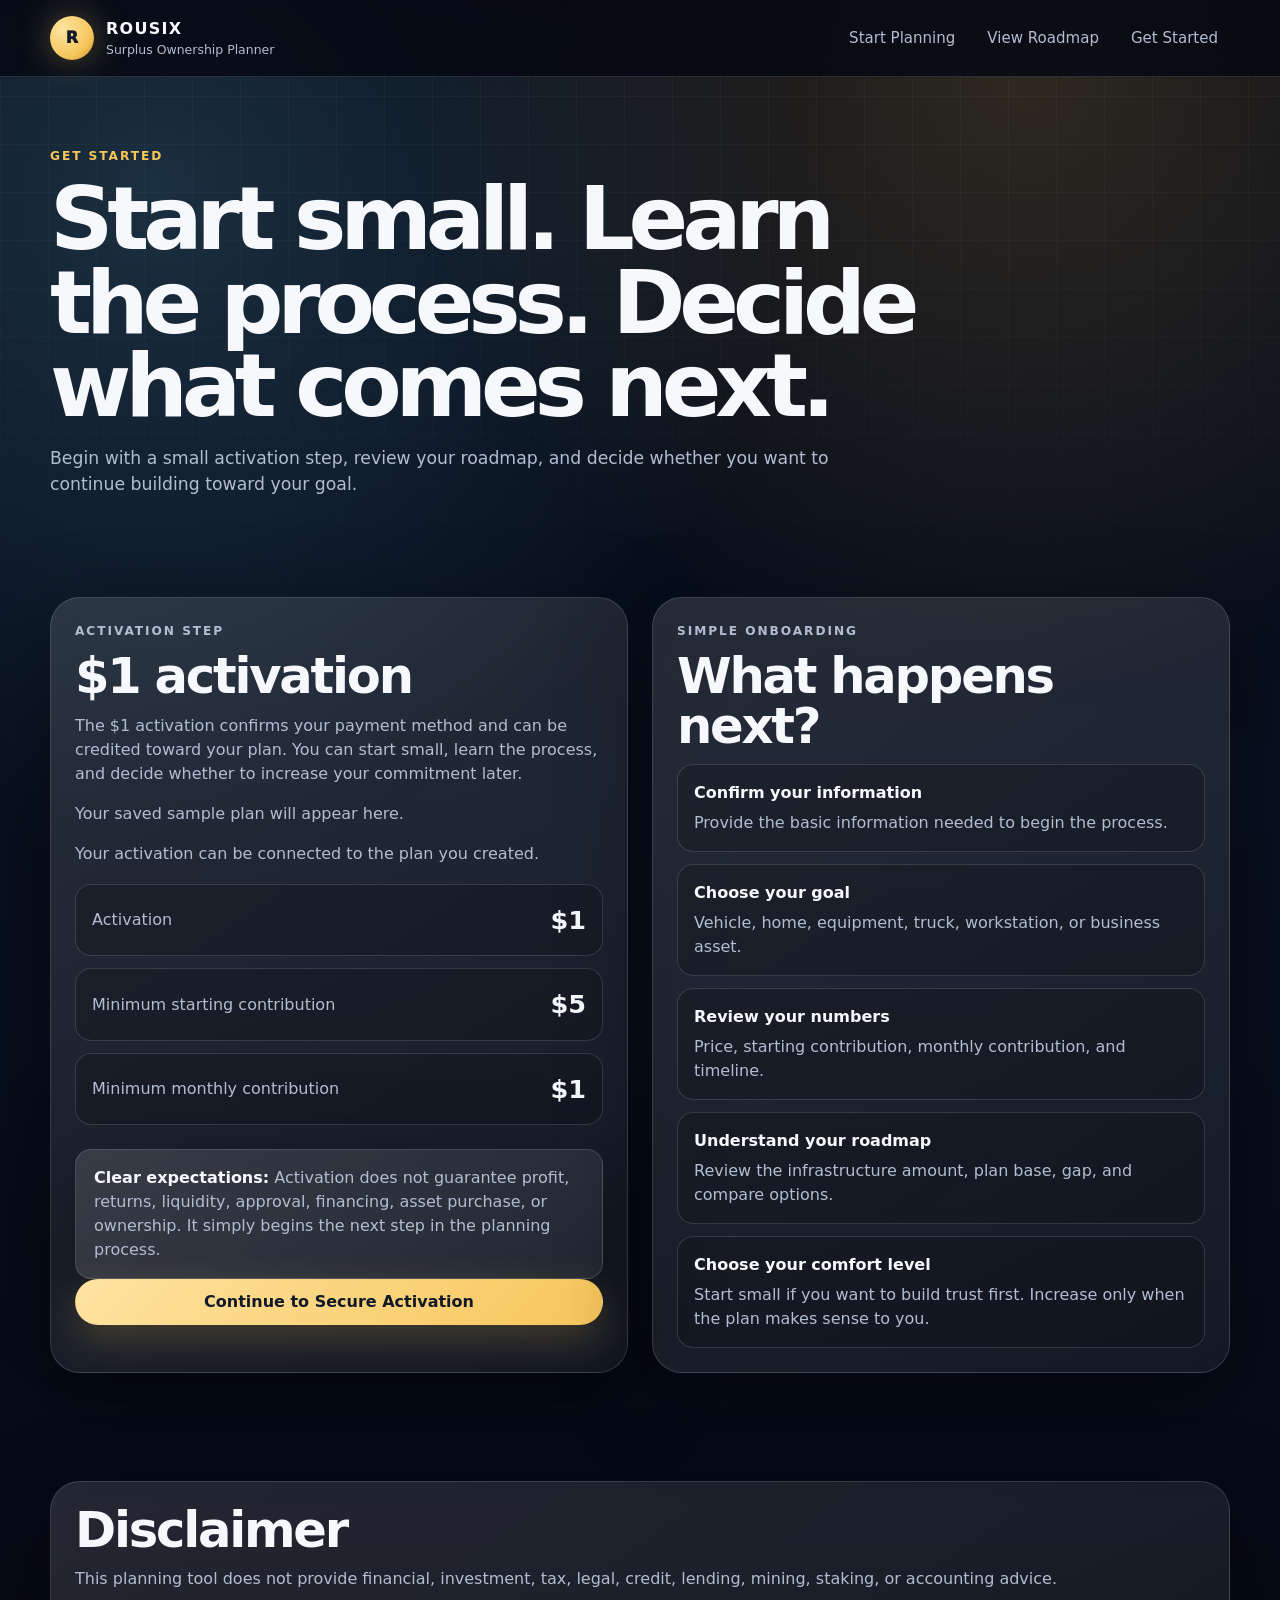
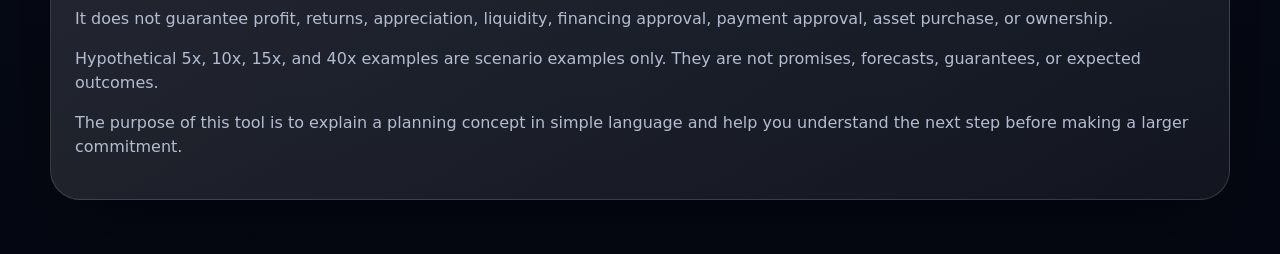
==== commit 172bf58a: "Update get-started.html" ====
--- a/get-started.html
+++ b/get-started.html
@@ -12,7 +12,7 @@
 <body>
   <header class="site-header">
     <div class="shell header-inner">
-      <a class="brand" href="index.html">
+      <a class="brand" href="index.html" aria-label="Rousix Planner Home">
         <span class="brand-mark">R</span>
         <span class="brand-text">
           <strong>Rousix</strong>
@@ -20,7 +20,7 @@
         </span>
       </a>
 
-      <nav class="nav-links">
+      <nav class="nav-links" aria-label="Primary navigation">
         <a href="planner.html">Start Planning</a>
         <a href="roadmap.html">View Roadmap</a>
         <a href="get-started.html">Get Started</a>
@@ -32,10 +32,12 @@
     <section class="page-hero">
       <div class="shell">
         <p class="eyebrow">Get started</p>
+
         <h1>Start small. Learn the process. Decide what comes next.</h1>
+
         <p>
-          This prototype includes a simple activation step. In a real version,
-          the button below would connect to a secure payment checkout page.
+          Begin with a small activation step, review your roadmap, and decide
+          whether you want to continue building toward your goal.
         </p>
       </div>
     </section>
@@ -44,17 +46,24 @@
       <div class="shell start-grid">
         <section class="start-card">
           <p class="eyebrow">Activation step</p>
-          <h2>$1 payment-method activation</h2>
+
+          <h2>$1 activation</h2>
 
           <p>
-            A real version of this page could use a secure checkout provider to
-            collect a payment method with a $1 activation charge. That $1 could
-            then be credited toward the person’s actual plan.
+            The $1 activation confirms your payment method and can be credited
+            toward your plan. You can start small, learn the process, and decide
+            whether to increase your commitment later.
+          </p>
+
+          <p id="activationPlanSummary">Your saved sample plan will appear here.</p>
+
+          <p id="activationCreditText">
+            Your activation can be connected to the plan you created.
           </p>
 
           <div class="minimum-list">
             <div>
-              <span>Minimum activation</span>
+              <span>Activation</span>
               <strong>$1</strong>
             </div>
 
@@ -70,29 +79,26 @@
           </div>
 
           <div class="important-card">
-            <strong>Important:</strong>
-            Do not collect card numbers directly on a GitHub Pages site. Use a
-            secure checkout link from a payment processor. Replace the button
-            below with the real checkout link when ready.
+            <strong>Clear expectations:</strong>
+            Activation does not guarantee profit, returns, liquidity, approval,
+            financing, asset purchase, or ownership. It simply begins the next
+            step in the planning process.
           </div>
 
-          <a
-            class="button button-primary full-button"
-            href="#"
-            onclick="alert('Replace this button with a secure checkout link when the payment account is ready.'); return false;"
-          >
-            Activate with $1
+          <a id="activationButton" class="button button-primary full-button" href="#">
+            Continue to Secure Activation
           </a>
         </section>
 
         <aside class="start-card">
           <p class="eyebrow">Simple onboarding</p>
+
           <h2>What happens next?</h2>
 
           <ol class="vertical-steps">
             <li>
-              <strong>Input personal credentials</strong>
-              <p>Basic information needed to begin a real onboarding process.</p>
+              <strong>Confirm your information</strong>
+              <p>Provide the basic information needed to begin the process.</p>
             </li>
 
             <li>
@@ -101,20 +107,22 @@
             </li>
 
             <li>
-              <strong>Confirm your numbers</strong>
+              <strong>Review your numbers</strong>
               <p>Price, starting contribution, monthly contribution, and timeline.</p>
             </li>
 
             <li>
-              <strong>Review your roadmap</strong>
-              <p>Understand the gap, compare options, and ask questions.</p>
+              <strong>Understand your roadmap</strong>
+              <p>
+                Review the infrastructure amount, plan base, gap, and compare options.
+              </p>
             </li>
 
             <li>
-              <strong>Decide your comfort level</strong>
+              <strong>Choose your comfort level</strong>
               <p>
-                Start small if you want to test the process. Increase your
-                commitment only if the plan makes sense to you.
+                Start small if you want to build trust first. Increase only when
+                the plan makes sense to you.
               </p>
             </li>
           </ol>
@@ -128,8 +136,8 @@
           <h2>Disclaimer</h2>
 
           <p>
-            This prototype does not provide financial, investment, tax, legal,
-            credit, lending, mining, staking, or accounting advice.
+            This planning tool does not provide financial, investment, tax,
+            legal, credit, lending, mining, staking, or accounting advice.
           </p>
 
           <p>
@@ -144,13 +152,15 @@
           </p>
 
           <p>
-            The purpose of this prototype is to explain a planning concept in
-            simple language and show how a future app could guide someone
-            through the process.
+            The purpose of this tool is to explain a planning concept in simple
+            language and help you understand the next step before making a larger
+            commitment.
           </p>
         </div>
       </div>
     </section>
   </main>
+
+  <script src="app.js"></script>
 </body>
 </html>
--- a/styles.css
+++ b/styles.css
@@ -73,10 +73,6 @@
   cursor: pointer;
 }
 
-code {
-  color: var(--gold-2);
-}
-
 .shell {
   width: min(var(--max), calc(100% - 36px));
   margin-inline: auto;
@@ -168,7 +164,7 @@
 }
 
 .page-hero p:not(.eyebrow) {
-  max-width: 820px;
+  max-width: 780px;
   color: var(--muted);
   font-size: 1.08rem;
 }
@@ -273,8 +269,7 @@
 .disclaimer-card,
 .scenario-panel,
 .scenario-card,
-.minimum-box,
-.compare-card {
+.minimum-box {
   border: 1px solid var(--line);
   background:
     linear-gradient(145deg, rgba(255, 255, 255, 0.12), rgba(255, 255, 255, 0.055));
@@ -283,7 +278,7 @@
 }
 
 .important-card {
-  max-width: 820px;
+  max-width: 780px;
   margin: 24px 0 0;
   padding: 16px 18px;
   color: var(--muted);
@@ -347,11 +342,7 @@
 .stage-card p,
 .start-card p,
 .disclaimer-card p,
-.explanation-panel p,
-.scenario-card p,
-.scenario-panel p,
-.minimum-box p,
-.compare-card p {
+.explanation-panel p {
   color: var(--muted);
 }
 
@@ -470,12 +461,6 @@
   font-weight: 850;
 }
 
-.field-help {
-  color: var(--faint);
-  font-size: 0.82rem;
-  line-height: 1.35;
-}
-
 input,
 select {
   width: 100%;
@@ -526,11 +511,11 @@
   margin-top: 6px;
   padding: 16px;
   border-radius: var(--radius-md);
-  box-shadow: none;
 }
 
 .minimum-box p {
   margin-bottom: 0;
+  color: var(--muted);
   font-size: 0.92rem;
 }
 
@@ -582,57 +567,9 @@
   gap: 12px;
 }
 
-.compare-section-inline {
-  margin-top: 28px;
-}
-
-.muted-copy {
-  color: var(--muted);
-}
-
-.compare-grid {
-  display: grid;
-  grid-template-columns: repeat(2, 1fr);
-  gap: 12px;
-  margin-top: 16px;
-}
-
-.compare-card {
-  padding: 18px;
-  border-radius: var(--radius-lg);
-  box-shadow: none;
-}
-
-.compare-card h3 {
-  color: var(--gold-2);
-}
-
-.compare-mini {
-  display: grid;
-  gap: 8px;
-  margin: 14px 0;
-}
-
-.compare-mini div {
-  display: flex;
-  justify-content: space-between;
-  gap: 14px;
-  padding: 8px 0;
-  border-bottom: 1px solid var(--line);
-}
-
-.compare-mini span {
-  color: var(--faint);
-  font-size: 0.86rem;
-}
-
-.compare-mini strong {
-  text-align: right;
-}
-
-.compare-note {
-  margin-bottom: 0;
-  font-weight: 700;
+.scenario-card p,
+.scenario-panel p {
+  color: var(--muted);
 }
 
 .roadmap-layout {
@@ -700,6 +637,14 @@
 
 .layman-text h3 {
   color: var(--gold-2);
+}
+
+.network-note {
+  margin-top: 18px;
+  padding: 18px;
+  border: 1px solid var(--line);
+  border-radius: var(--radius-lg);
+  background: rgba(255, 255, 255, 0.055);
 }
 
 .start-grid {
@@ -798,8 +743,7 @@
     position: static;
   }
 
-  .concept-grid,
-  .compare-grid {
+  .concept-grid {
     grid-template-columns: repeat(2, 1fr);
   }
 
@@ -821,8 +765,7 @@
   .metric-grid,
   .sample-row,
   .scenario-grid,
-  .concept-grid,
-  .compare-grid {
+  .concept-grid {
     grid-template-columns: 1fr;
   }
 
@@ -865,8 +808,7 @@
   .stage-card,
   .explanation-panel,
   .disclaimer-card,
-  .metric-card,
-  .compare-card {
+  .metric-card {
     color: #111827;
     background: #ffffff;
     box-shadow: none;
@@ -875,8 +817,7 @@
 
   p,
   .metric-card small,
-  .metric-card span,
-  .compare-mini span {
+  .metric-card span {
     color: #374151 !important;
   }
 }
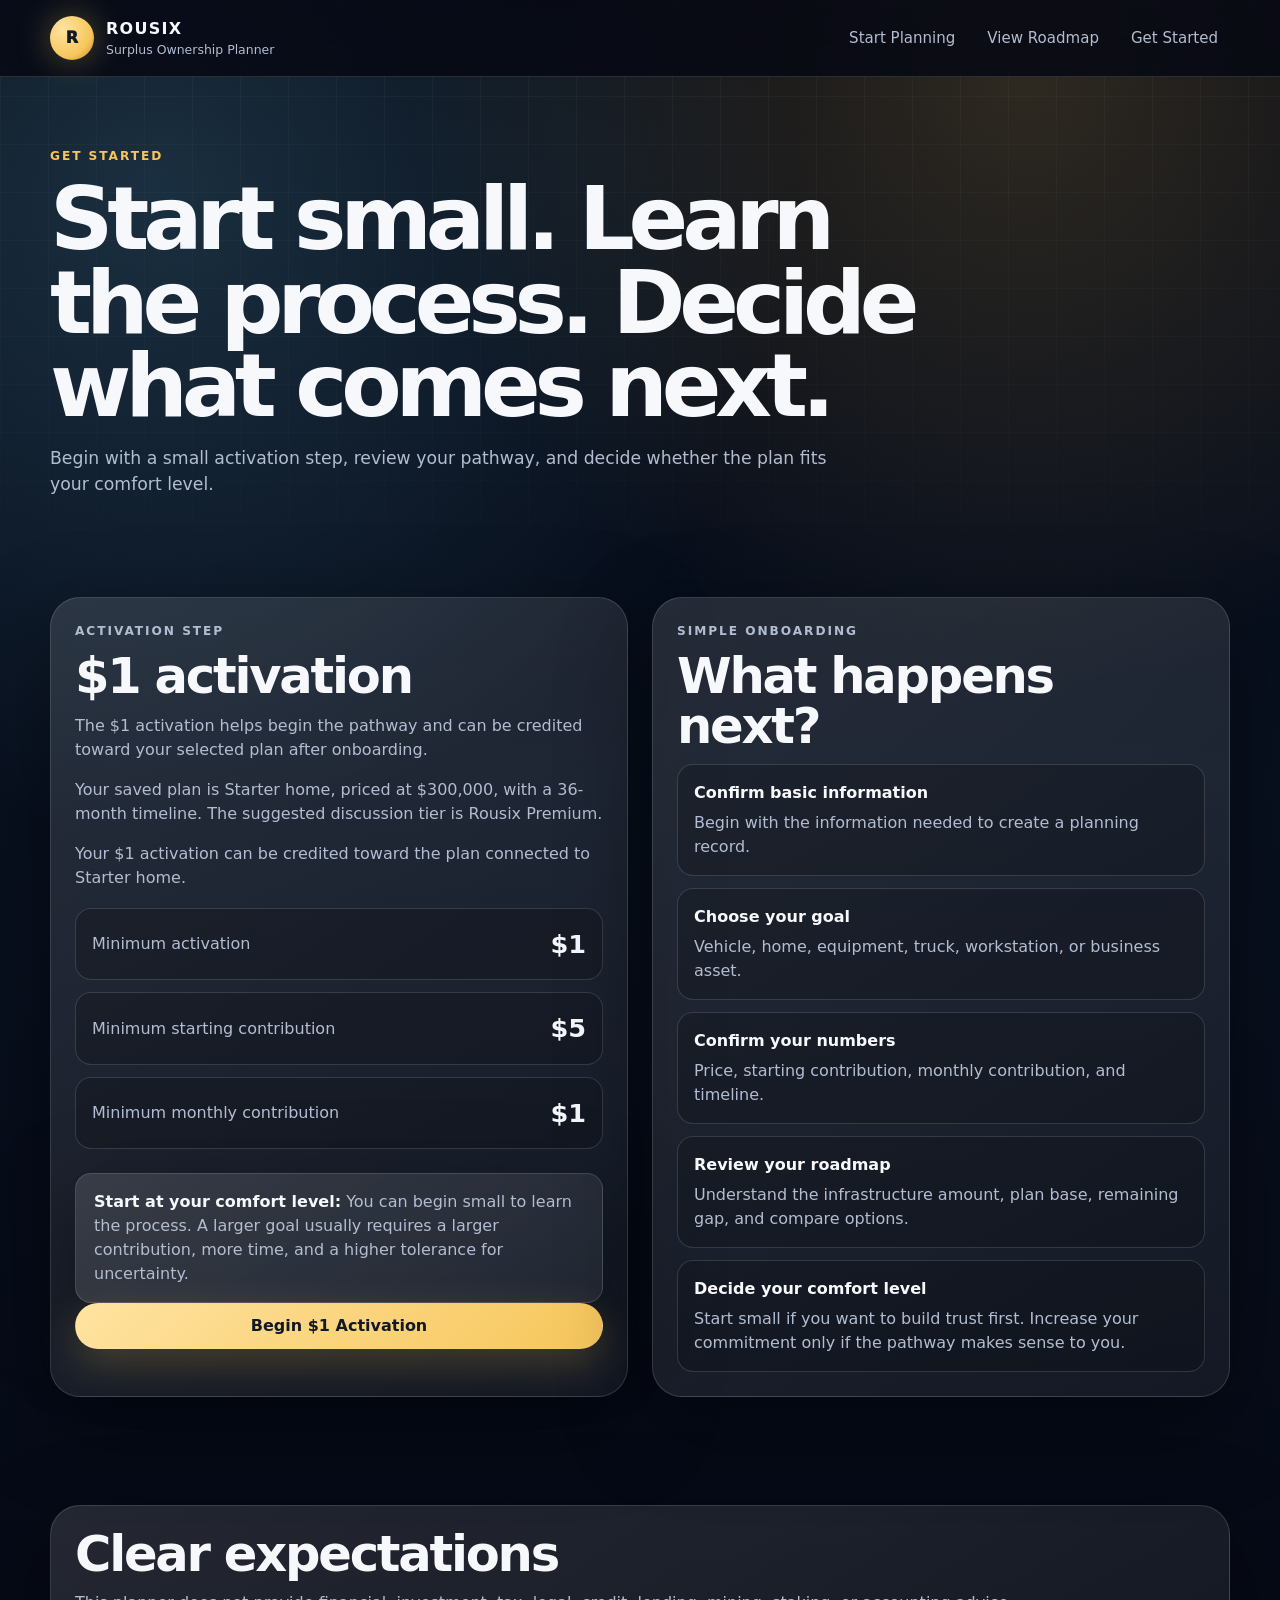
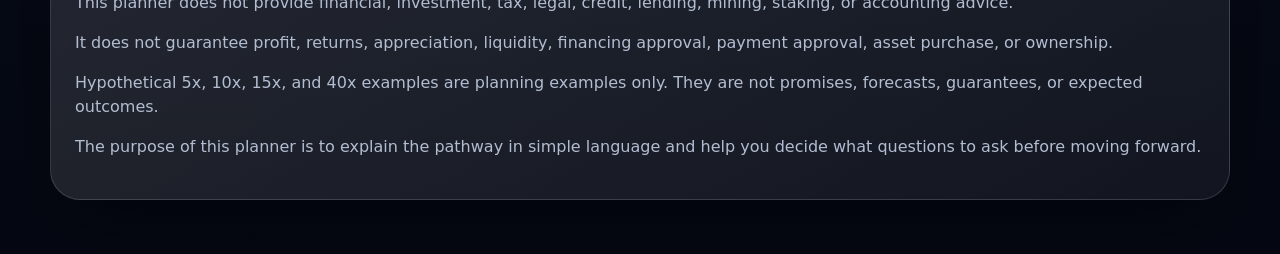
==== commit f869c24d: "Update get-started.html" ====
--- a/get-started.html
+++ b/get-started.html
@@ -12,7 +12,7 @@
 <body>
   <header class="site-header">
     <div class="shell header-inner">
-      <a class="brand" href="index.html" aria-label="Rousix Planner Home">
+      <a class="brand" href="index.html">
         <span class="brand-mark">R</span>
         <span class="brand-text">
           <strong>Rousix</strong>
@@ -36,8 +36,8 @@
         <h1>Start small. Learn the process. Decide what comes next.</h1>
 
         <p>
-          Begin with a small activation step, review your roadmap, and decide
-          whether you want to continue building toward your goal.
+          Begin with a small activation step, review your pathway, and decide
+          whether the plan fits your comfort level.
         </p>
       </div>
     </section>
@@ -50,20 +50,19 @@
           <h2>$1 activation</h2>
 
           <p>
-            The $1 activation confirms your payment method and can be credited
-            toward your plan. You can start small, learn the process, and decide
-            whether to increase your commitment later.
+            The $1 activation helps begin the pathway and can be credited toward
+            your selected plan after onboarding.
           </p>
 
           <p id="activationPlanSummary">Your saved sample plan will appear here.</p>
 
           <p id="activationCreditText">
-            Your activation can be connected to the plan you created.
+            The $1 activation can be credited toward your saved plan.
           </p>
 
           <div class="minimum-list">
             <div>
-              <span>Activation</span>
+              <span>Minimum activation</span>
               <strong>$1</strong>
             </div>
 
@@ -79,14 +78,14 @@
           </div>
 
           <div class="important-card">
-            <strong>Clear expectations:</strong>
-            Activation does not guarantee profit, returns, liquidity, approval,
-            financing, asset purchase, or ownership. It simply begins the next
-            step in the planning process.
+            <strong>Start at your comfort level:</strong>
+            You can begin small to learn the process. A larger goal usually
+            requires a larger contribution, more time, and a higher tolerance
+            for uncertainty.
           </div>
 
           <a id="activationButton" class="button button-primary full-button" href="#">
-            Continue to Secure Activation
+            Begin $1 Activation
           </a>
         </section>
 
@@ -97,8 +96,8 @@
 
           <ol class="vertical-steps">
             <li>
-              <strong>Confirm your information</strong>
-              <p>Provide the basic information needed to begin the process.</p>
+              <strong>Confirm basic information</strong>
+              <p>Begin with the information needed to create a planning record.</p>
             </li>
 
             <li>
@@ -107,22 +106,23 @@
             </li>
 
             <li>
-              <strong>Review your numbers</strong>
+              <strong>Confirm your numbers</strong>
               <p>Price, starting contribution, monthly contribution, and timeline.</p>
             </li>
 
             <li>
-              <strong>Understand your roadmap</strong>
+              <strong>Review your roadmap</strong>
               <p>
-                Review the infrastructure amount, plan base, gap, and compare options.
+                Understand the infrastructure amount, plan base, remaining gap,
+                and compare options.
               </p>
             </li>
 
             <li>
-              <strong>Choose your comfort level</strong>
+              <strong>Decide your comfort level</strong>
               <p>
-                Start small if you want to build trust first. Increase only when
-                the plan makes sense to you.
+                Start small if you want to build trust first. Increase your
+                commitment only if the pathway makes sense to you.
               </p>
             </li>
           </ol>
@@ -133,11 +133,11 @@
     <section class="section-block">
       <div class="shell">
         <div class="disclaimer-card">
-          <h2>Disclaimer</h2>
+          <h2>Clear expectations</h2>
 
           <p>
-            This planning tool does not provide financial, investment, tax,
-            legal, credit, lending, mining, staking, or accounting advice.
+            This planner does not provide financial, investment, tax, legal,
+            credit, lending, mining, staking, or accounting advice.
           </p>
 
           <p>
@@ -146,15 +146,15 @@
           </p>
 
           <p>
-            Hypothetical 5x, 10x, 15x, and 40x examples are scenario examples
+            Hypothetical 5x, 10x, 15x, and 40x examples are planning examples
             only. They are not promises, forecasts, guarantees, or expected
             outcomes.
           </p>
 
           <p>
-            The purpose of this tool is to explain a planning concept in simple
-            language and help you understand the next step before making a larger
-            commitment.
+            The purpose of this planner is to explain the pathway in simple
+            language and help you decide what questions to ask before moving
+            forward.
           </p>
         </div>
       </div>
--- a/styles.css
+++ b/styles.css
@@ -164,7 +164,7 @@
 }
 
 .page-hero p:not(.eyebrow) {
-  max-width: 780px;
+  max-width: 820px;
   color: var(--muted);
   font-size: 1.08rem;
 }
@@ -232,7 +232,8 @@
   transition:
     transform 160ms ease,
     background 160ms ease,
-    border-color 160ms ease;
+    border-color 160ms ease,
+    opacity 160ms ease;
 }
 
 .button:hover,
@@ -250,6 +251,11 @@
   color: var(--text);
   background: rgba(255, 255, 255, 0.08);
   border-color: var(--line);
+}
+
+.button-disabled {
+  opacity: 0.75;
+  pointer-events: none;
 }
 
 .full-button {
@@ -269,7 +275,8 @@
 .disclaimer-card,
 .scenario-panel,
 .scenario-card,
-.minimum-box {
+.minimum-box,
+.compare-card {
   border: 1px solid var(--line);
   background:
     linear-gradient(145deg, rgba(255, 255, 255, 0.12), rgba(255, 255, 255, 0.055));
@@ -278,7 +285,7 @@
 }
 
 .important-card {
-  max-width: 780px;
+  max-width: 820px;
   margin: 24px 0 0;
   padding: 16px 18px;
   color: var(--muted);
@@ -342,7 +349,11 @@
 .stage-card p,
 .start-card p,
 .disclaimer-card p,
-.explanation-panel p {
+.explanation-panel p,
+.scenario-card p,
+.scenario-panel p,
+.minimum-box p,
+.compare-card p {
   color: var(--muted);
 }
 
@@ -459,6 +470,12 @@
   color: var(--muted);
   font-size: 0.88rem;
   font-weight: 850;
+}
+
+.field-help {
+  color: var(--faint);
+  font-size: 0.82rem;
+  line-height: 1.35;
 }
 
 input,
@@ -511,11 +528,11 @@
   margin-top: 6px;
   padding: 16px;
   border-radius: var(--radius-md);
+  box-shadow: none;
 }
 
 .minimum-box p {
   margin-bottom: 0;
-  color: var(--muted);
   font-size: 0.92rem;
 }
 
@@ -567,9 +584,57 @@
   gap: 12px;
 }
 
-.scenario-card p,
-.scenario-panel p {
-  color: var(--muted);
+.compare-section-inline {
+  margin-top: 28px;
+}
+
+.muted-copy {
+  color: var(--muted);
+}
+
+.compare-grid {
+  display: grid;
+  grid-template-columns: repeat(2, 1fr);
+  gap: 12px;
+  margin-top: 16px;
+}
+
+.compare-card {
+  padding: 18px;
+  border-radius: var(--radius-lg);
+  box-shadow: none;
+}
+
+.compare-card h3 {
+  color: var(--gold-2);
+}
+
+.compare-mini {
+  display: grid;
+  gap: 8px;
+  margin: 14px 0;
+}
+
+.compare-mini div {
+  display: flex;
+  justify-content: space-between;
+  gap: 14px;
+  padding: 8px 0;
+  border-bottom: 1px solid var(--line);
+}
+
+.compare-mini span {
+  color: var(--faint);
+  font-size: 0.86rem;
+}
+
+.compare-mini strong {
+  text-align: right;
+}
+
+.compare-note {
+  margin-bottom: 0;
+  font-weight: 700;
 }
 
 .roadmap-layout {
@@ -637,14 +702,6 @@
 
 .layman-text h3 {
   color: var(--gold-2);
-}
-
-.network-note {
-  margin-top: 18px;
-  padding: 18px;
-  border: 1px solid var(--line);
-  border-radius: var(--radius-lg);
-  background: rgba(255, 255, 255, 0.055);
 }
 
 .start-grid {
@@ -743,7 +800,8 @@
     position: static;
   }
 
-  .concept-grid {
+  .concept-grid,
+  .compare-grid {
     grid-template-columns: repeat(2, 1fr);
   }
 
@@ -765,7 +823,8 @@
   .metric-grid,
   .sample-row,
   .scenario-grid,
-  .concept-grid {
+  .concept-grid,
+  .compare-grid {
     grid-template-columns: 1fr;
   }
 
@@ -808,7 +867,8 @@
   .stage-card,
   .explanation-panel,
   .disclaimer-card,
-  .metric-card {
+  .metric-card,
+  .compare-card {
     color: #111827;
     background: #ffffff;
     box-shadow: none;
@@ -817,7 +877,8 @@
 
   p,
   .metric-card small,
-  .metric-card span {
+  .metric-card span,
+  .compare-mini span {
     color: #374151 !important;
   }
 }
